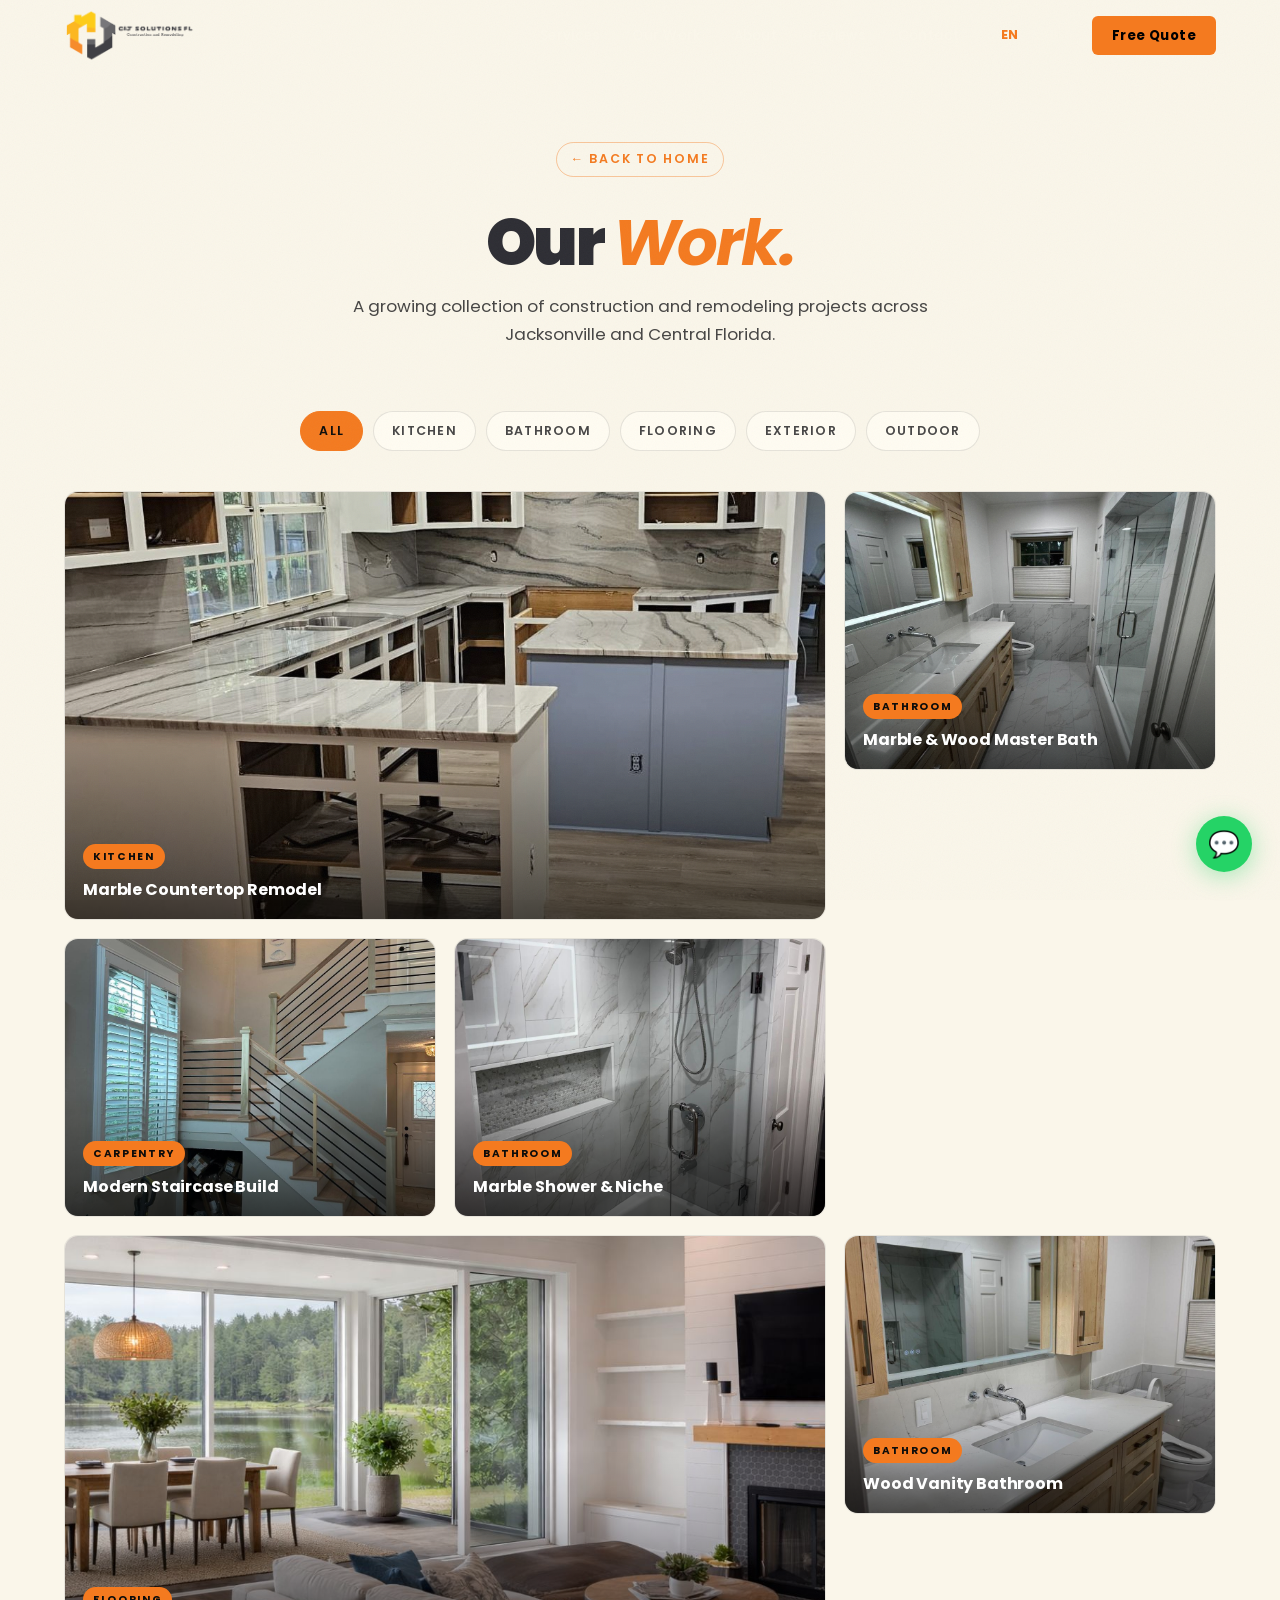
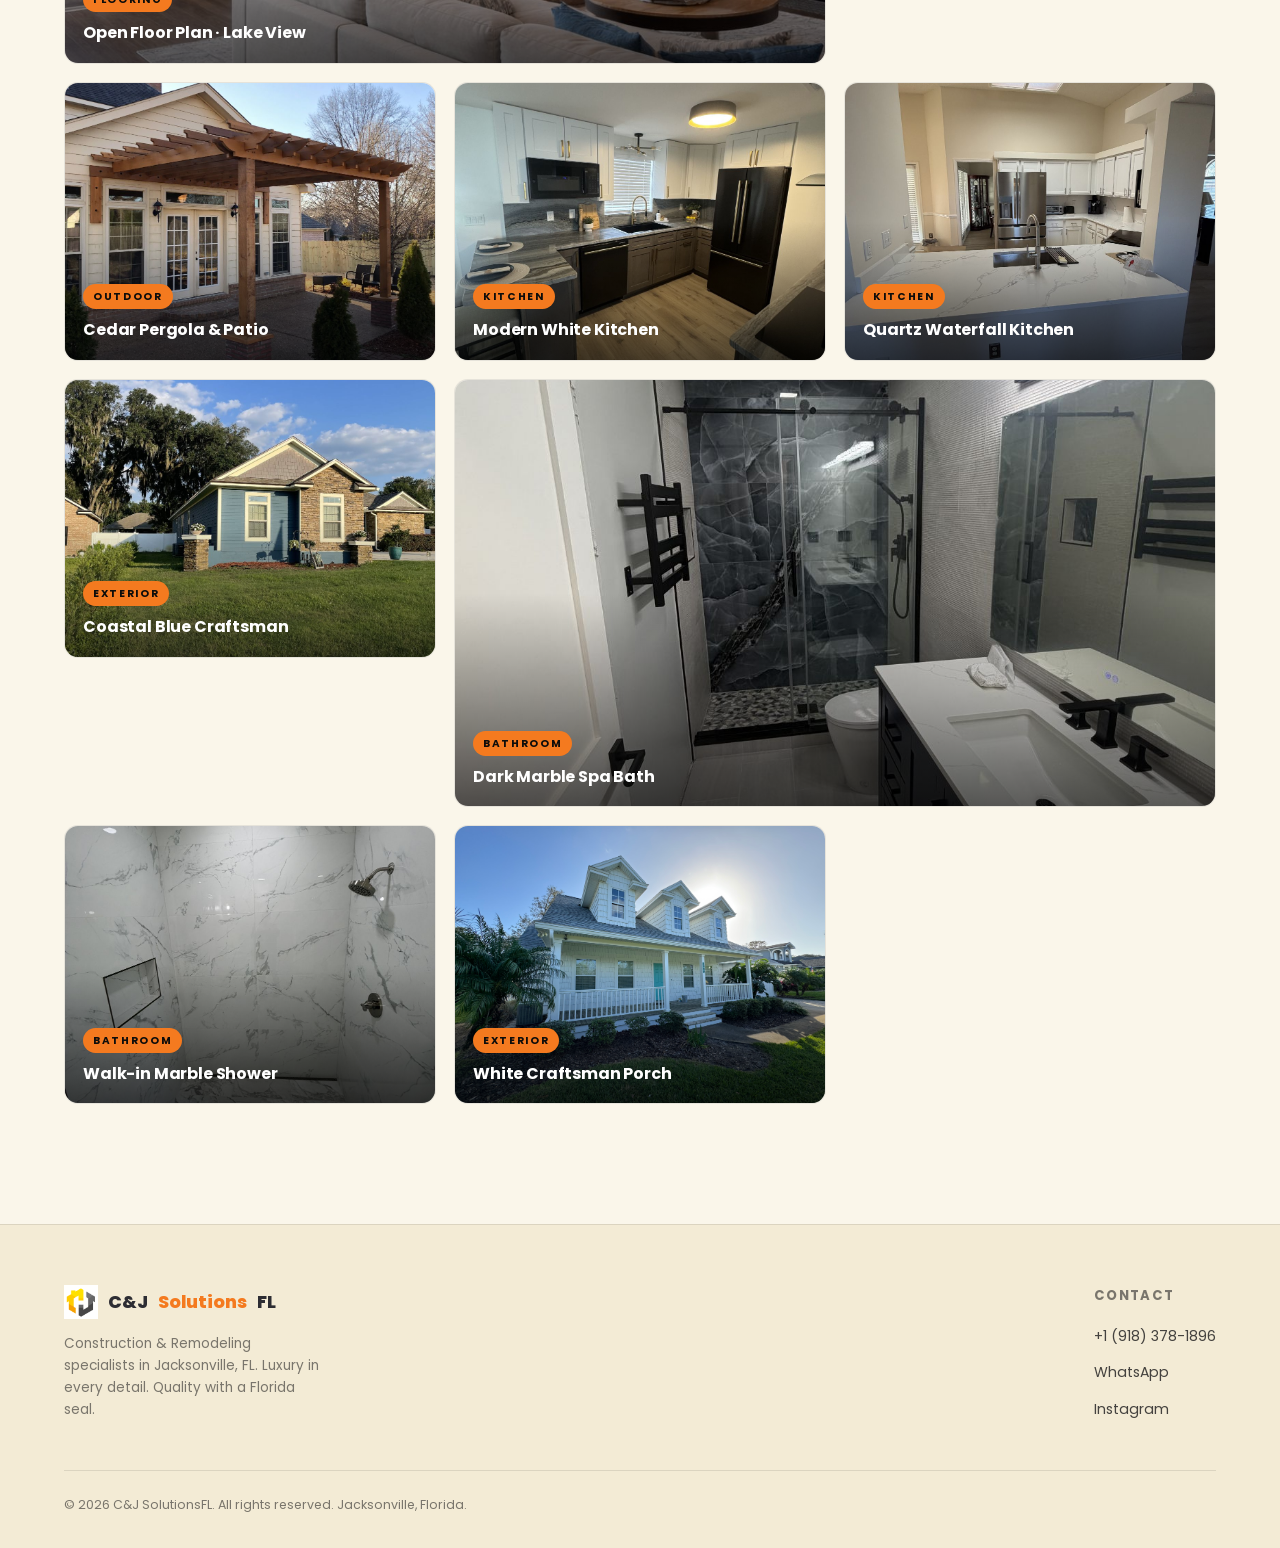
==== gallery.html @ bddad342 "Promote Modelo 1.1 to root: serve as main site instead of design selector" ====
<!DOCTYPE html>
<html lang="en">
<head>
  <meta charset="UTF-8" />
  <meta name="viewport" content="width=device-width, initial-scale=1.0" />
  <title>Gallery · C&amp;J SolutionsFL — Our Work</title>
  <meta name="description" content="Browse our gallery of construction and remodeling projects in Jacksonville, FL." />
  <link rel="preconnect" href="https://fonts.googleapis.com" />
  <link rel="preconnect" href="https://fonts.gstatic.com" crossorigin />
  <link href="https://fonts.googleapis.com/css2?family=Poppins:ital,wght@0,300;0,400;0,500;0,600;0,700;0,800;0,900;1,400;1,500;1,600;1,700&display=swap" rel="stylesheet" />
  <link rel="icon" type="image/png" href="/assets/img/logo-icon.png" />
  <link rel="stylesheet" href="css/styles.css?v=m1.1-mobilelogo" />
  <style>
    /* Gallery-specific page styles */
    body { background: var(--bg); }
    .gallery-head {
      padding: calc(var(--nav-h) + 70px) 5vw 50px;
      text-align: center;
      max-width: 1200px;
      margin: 0 auto;
    }
    .gallery-back-link {
      display: inline-flex; align-items: center; gap: 6px;
      font-family: 'Poppins', sans-serif;
      font-size: 0.78rem; font-weight: 600;
      letter-spacing: 0.14em; text-transform: uppercase;
      color: var(--orange);
      margin-bottom: 32px;
      padding: 6px 14px;
      border: 1px solid var(--line-o);
      border-radius: 100px;
      transition: background 0.25s, color 0.25s;
    }
    .gallery-back-link:hover {
      background: var(--orange);
      color: #0E0D0B;
    }
    .gallery-title {
      font-family: 'Poppins', sans-serif;
      font-size: clamp(2.4rem, 6vw, 4rem);
      font-weight: 900;
      letter-spacing: -0.035em;
      line-height: 1.05;
      color: var(--white);
      margin-bottom: 16px;
    }
    .gallery-title .accent {
      color: var(--orange);
      font-style: italic;
      font-weight: 700;
    }
    .gallery-sub {
      font-size: 1.05rem;
      color: var(--white-70);
      max-width: 580px;
      margin: 0 auto 12px;
      line-height: 1.7;
    }

    /* Filter chips (categories) */
    .gallery-filters {
      display: flex; flex-wrap: wrap;
      gap: 10px;
      justify-content: center;
      padding: 0 5vw 40px;
      max-width: 1200px;
      margin: 0 auto;
    }
    .gf-chip {
      font-family: 'Poppins', sans-serif;
      font-size: 0.78rem; font-weight: 600;
      letter-spacing: 0.1em; text-transform: uppercase;
      color: var(--white-70);
      padding: 9px 18px;
      border: 1px solid var(--line);
      border-radius: 100px;
      background: var(--bg-card);
      cursor: pointer;
      transition: all 0.25s;
    }
    .gf-chip:hover {
      border-color: var(--line-o);
      color: var(--white);
    }
    .gf-chip.active {
      background: var(--orange);
      color: #0E0D0B;
      border-color: var(--orange);
    }

    /* Masonry-ish grid */
    .gallery-grid {
      max-width: 1400px;
      margin: 0 auto;
      padding: 0 5vw 120px;
      display: grid;
      grid-template-columns: repeat(auto-fill, minmax(280px, 1fr));
      gap: 18px;
    }
    .g-item {
      position: relative;
      border-radius: 14px;
      overflow: hidden;
      background: var(--bg-card);
      border: 1px solid var(--line);
      aspect-ratio: 4/3;
      cursor: pointer;
      transition: transform 0.4s var(--ease-out), box-shadow 0.4s, border-color 0.4s;
    }
    .g-item:hover {
      transform: translateY(-4px);
      box-shadow: 0 20px 44px rgba(45,45,51,0.10);
      border-color: var(--line-o);
    }
    .g-item img {
      width: 100%; height: 100%;
      object-fit: cover;
      transition: transform 0.6s var(--ease-out);
    }
    .g-item:hover img { transform: scale(1.06); }
    .g-item .g-overlay {
      position: absolute; inset: 0;
      background: linear-gradient(180deg, transparent 50%, rgba(0,0,0,0.62) 100%);
      pointer-events: none;
    }
    .g-item .g-meta {
      position: absolute; left: 18px; right: 18px; bottom: 16px;
      color: #fff;
      z-index: 2;
    }
    .g-cat {
      display: inline-block;
      font-family: 'Poppins', sans-serif;
      font-size: 0.65rem; font-weight: 700;
      letter-spacing: 0.16em; text-transform: uppercase;
      background: var(--orange);
      color: #0E0D0B;
      padding: 4px 10px;
      border-radius: 100px;
      margin-bottom: 8px;
    }
    .g-title {
      font-family: 'Poppins', sans-serif;
      font-size: 1rem; font-weight: 700;
      letter-spacing: -0.01em;
      color: #fff;
    }

    /* Big landscape items spanning 2 cols */
    .g-item.wide {
      grid-column: span 2;
      aspect-ratio: 16/9;
    }
    .g-item.tall { aspect-ratio: 3/4; }

    /* Empty slot for future photos */
    .g-item.placeholder {
      display: flex; align-items: center; justify-content: center;
      background:
        radial-gradient(ellipse 80% 60% at 50% 100%, rgba(244,122,31,0.08) 0%, transparent 70%),
        linear-gradient(140deg, var(--bg-card) 0%, var(--bg-2) 100%);
      border: 1px dashed var(--line-o);
    }
    .g-item.placeholder::before {
      content: '+';
      font-family: 'Poppins', sans-serif;
      font-size: 3rem;
      font-weight: 300;
      color: var(--orange);
      opacity: 0.5;
    }
    .g-item.placeholder:hover { transform: none; box-shadow: none; }

    /* Lightbox */
    .lb {
      position: fixed; inset: 0;
      background: rgba(14,13,11,0.95);
      backdrop-filter: blur(8px);
      z-index: 9000;
      display: none;
      align-items: center; justify-content: center;
      padding: 24px;
    }
    .lb.open { display: flex; }
    .lb img { max-width: 92vw; max-height: 88vh; border-radius: 8px; }
    .lb-close {
      position: fixed; top: 24px; right: 24px;
      width: 44px; height: 44px;
      background: var(--orange);
      color: #0E0D0B;
      border-radius: 50%;
      font-size: 1.6rem;
      display: flex; align-items: center; justify-content: center;
      cursor: pointer;
      font-weight: 700;
    }

    @media (max-width: 700px) {
      .g-item.wide { grid-column: span 1; aspect-ratio: 4/3; }
      .gallery-grid { gap: 12px; }
    }
  </style>
</head>
<body>

<div class="grain" aria-hidden="true"></div>

<a class="wa-float" href="https://wa.me/19183781896" target="_blank" rel="noopener" aria-label="WhatsApp C&J SolutionsFL">
  💬
</a>

<!-- NAV -->
<nav id="nav" role="navigation" aria-label="Main navigation">
  <a class="nav-logo nav-logo-img-only" href="index.html" aria-label="C&J SolutionsFL Home">
    <img src="/assets/img/logo-horiz.png" alt="C&J SolutionsFL — Construction and Remodeling" />
  </a>
  <ul class="nav-links" role="list">
    <li><a href="index.html#services" data-i18n="nav.services">Services</a></li>
    <li><a href="gallery.html" data-i18n="nav.work">Our Work</a></li>
    <li><a href="index.html#whyus" data-i18n="nav.about">About</a></li>
    <li><a href="index.html#testimonials" data-i18n="nav.reviews">Reviews</a></li>
    <li><a href="index.html#contact" data-i18n="nav.contact">Contact</a></li>
  </ul>
  <div class="lang-switch" role="group" aria-label="Language switcher">
    <button type="button" data-lang="en" class="active">EN</button>
    <span class="sep">/</span>
    <button type="button" data-lang="es">ES</button>
  </div>
  <a class="btn-nav" href="index.html#contact" data-i18n="nav.cta">Free Quote</a>
  <button class="nav-hamburger" aria-label="Open menu" aria-expanded="false">
    <span></span><span></span><span></span>
  </button>
</nav>

<nav class="nav-mobile" aria-label="Mobile navigation">
  <a href="index.html#services" data-i18n="nav.services">Services</a>
  <a href="gallery.html" data-i18n="nav.work">Our Work</a>
  <a href="index.html#whyus" data-i18n="nav.aboutLong">About Us</a>
  <a href="index.html#testimonials" data-i18n="nav.reviews">Reviews</a>
  <a href="index.html#contact" data-i18n="nav.contact">Contact</a>
  <a class="btn-mobile" href="index.html#contact" data-i18n="nav.ctaLong">Get a Free Quote →</a>
</nav>

<!-- HEADER -->
<header class="gallery-head">
  <a class="gallery-back-link" href="index.html" data-i18n="gallery.back">← Back to home</a>
  <h1 class="gallery-title">Our <span class="accent" data-i18n-keep>Work.</span></h1>
  <p class="gallery-sub" data-i18n="gallery.sub">A growing collection of construction and remodeling projects across Jacksonville and Central Florida.</p>
</header>

<!-- FILTERS (visual only for now) -->
<div class="gallery-filters">
  <button class="gf-chip active" data-filter="all">All</button>
  <button class="gf-chip" data-filter="kitchen">Kitchen</button>
  <button class="gf-chip" data-filter="bathroom">Bathroom</button>
  <button class="gf-chip" data-filter="flooring">Flooring</button>
  <button class="gf-chip" data-filter="exterior">Exterior</button>
  <button class="gf-chip" data-filter="outdoor">Outdoor</button>
</div>

<!-- GRID -->
<div class="gallery-grid">

  <div class="g-item wide" data-cat="kitchen" data-src="/assets/img/projects/1.jpg">
    <img src="/assets/img/projects/1.jpg" alt="Kitchen remodel — marble countertops and custom cabinetry" loading="lazy" />
    <div class="g-overlay"></div>
    <div class="g-meta">
      <span class="g-cat">Kitchen</span>
      <div class="g-title">Marble Countertop Remodel</div>
    </div>
  </div>

  <div class="g-item" data-cat="bathroom" data-src="/assets/img/projects/2.jpg">
    <img src="/assets/img/projects/2.jpg" alt="Bathroom remodel with lit mirror and marble shower" loading="lazy" />
    <div class="g-overlay"></div>
    <div class="g-meta">
      <span class="g-cat">Bathroom</span>
      <div class="g-title">Marble &amp; Wood Master Bath</div>
    </div>
  </div>

  <div class="g-item" data-cat="carpentry" data-src="/assets/img/projects/3.jpg">
    <img src="/assets/img/projects/3.jpg" alt="Custom staircase with modern handrails" loading="lazy" />
    <div class="g-overlay"></div>
    <div class="g-meta">
      <span class="g-cat">Carpentry</span>
      <div class="g-title">Modern Staircase Build</div>
    </div>
  </div>

  <div class="g-item" data-cat="bathroom" data-src="/assets/img/projects/4.jpg">
    <img src="/assets/img/projects/4.jpg" alt="Marble shower with built-in niche" loading="lazy" />
    <div class="g-overlay"></div>
    <div class="g-meta">
      <span class="g-cat">Bathroom</span>
      <div class="g-title">Marble Shower &amp; Niche</div>
    </div>
  </div>

  <div class="g-item wide" data-cat="flooring" data-src="/assets/img/projects/5.jpg">
    <img src="/assets/img/projects/5.jpg" alt="Open floor plan with lake view" loading="lazy" />
    <div class="g-overlay"></div>
    <div class="g-meta">
      <span class="g-cat">Flooring</span>
      <div class="g-title">Open Floor Plan · Lake View</div>
    </div>
  </div>

  <div class="g-item" data-cat="bathroom" data-src="/assets/img/projects/6.jpg">
    <img src="/assets/img/projects/6.jpg" alt="Bathroom vanity with maple cabinets and quartz countertop" loading="lazy" />
    <div class="g-overlay"></div>
    <div class="g-meta">
      <span class="g-cat">Bathroom</span>
      <div class="g-title">Wood Vanity Bathroom</div>
    </div>
  </div>

  <div class="g-item" data-cat="outdoor" data-src="/assets/img/projects/7.jpg">
    <img src="/assets/img/projects/7.jpg" alt="Outdoor pergola and patio" loading="lazy" />
    <div class="g-overlay"></div>
    <div class="g-meta">
      <span class="g-cat">Outdoor</span>
      <div class="g-title">Cedar Pergola &amp; Patio</div>
    </div>
  </div>

  <div class="g-item" data-cat="kitchen" data-src="/assets/img/projects/8.jpg">
    <img src="/assets/img/projects/8.jpg" alt="Modern kitchen with white cabinets and stone countertops" loading="lazy" />
    <div class="g-overlay"></div>
    <div class="g-meta">
      <span class="g-cat">Kitchen</span>
      <div class="g-title">Modern White Kitchen</div>
    </div>
  </div>

  <div class="g-item" data-cat="kitchen" data-src="/assets/img/projects/9.jpg">
    <img src="/assets/img/projects/9.jpg" alt="Kitchen with vaulted ceiling and quartz waterfall" loading="lazy" />
    <div class="g-overlay"></div>
    <div class="g-meta">
      <span class="g-cat">Kitchen</span>
      <div class="g-title">Quartz Waterfall Kitchen</div>
    </div>
  </div>

  <div class="g-item" data-cat="exterior" data-src="/assets/img/projects/10.jpg">
    <img src="/assets/img/projects/10.jpg" alt="Exterior blue craftsman home with stone accent" loading="lazy" />
    <div class="g-overlay"></div>
    <div class="g-meta">
      <span class="g-cat">Exterior</span>
      <div class="g-title">Coastal Blue Craftsman</div>
    </div>
  </div>

  <div class="g-item wide" data-cat="bathroom" data-src="/assets/img/projects/11.jpg">
    <img src="/assets/img/projects/11.jpg" alt="Dark marble shower with vanity and modern fixtures" loading="lazy" />
    <div class="g-overlay"></div>
    <div class="g-meta">
      <span class="g-cat">Bathroom</span>
      <div class="g-title">Dark Marble Spa Bath</div>
    </div>
  </div>

  <div class="g-item" data-cat="bathroom" data-src="/assets/img/projects/12.jpg">
    <img src="/assets/img/projects/12.jpg" alt="Walk-in marble shower with niche" loading="lazy" />
    <div class="g-overlay"></div>
    <div class="g-meta">
      <span class="g-cat">Bathroom</span>
      <div class="g-title">Walk-in Marble Shower</div>
    </div>
  </div>

  <div class="g-item" data-cat="exterior" data-src="/assets/img/projects/exterior-house.jpg">
    <img src="/assets/img/projects/exterior-house.jpg" alt="Exterior craftsman home with porch" loading="lazy" />
    <div class="g-overlay"></div>
    <div class="g-meta">
      <span class="g-cat">Exterior</span>
      <div class="g-title">White Craftsman Porch</div>
    </div>
  </div>

</div>

<!-- Lightbox -->
<div class="lb" id="lightbox" role="dialog" aria-modal="true" aria-label="Project photo">
  <span class="lb-close" id="lb-close" aria-label="Close">✕</span>
  <img id="lb-img" src="" alt="" />
</div>

<!-- FOOTER -->
<footer id="footer" role="contentinfo">
  <div class="footer-top container">
    <div class="footer-brand">
      <div class="logo" aria-label="C&J SolutionsFL">
        <img src="/assets/img/logo-icon.png" alt="C&J Solutions" style="width:34px;height:34px;object-fit:contain;" />
        C&amp;J <span>Solutions</span>FL
      </div>
      <p data-i18n="footer.brand">Construction &amp; Remodeling specialists in Jacksonville, FL. Luxury in every detail. Quality with a Florida seal.</p>
    </div>
    <div class="footer-links">
      <h4 data-i18n="footer.col3">Contact</h4>
      <ul>
        <li><a href="tel:+19183781896">+1 (918) 378-1896</a></li>
        <li><a href="https://wa.me/19183781896">WhatsApp</a></li>
        <li><a href="https://www.instagram.com/cjsolutionsfl_/" target="_blank" rel="noopener">Instagram</a></li>
      </ul>
    </div>
  </div>
  <div class="footer-bottom container">
    <p data-i18n="footer.copyright">© 2026 C&amp;J SolutionsFL. All rights reserved. Jacksonville, Florida.</p>
  </div>
</footer>

<script defer src="js/i18n.js?v=m1.1-gallery"></script>
<script defer src="js/main.js?v=m1.1-gallery"></script>
<script defer>
  // Filter
  document.addEventListener("DOMContentLoaded", function () {
    var chips = document.querySelectorAll(".gf-chip");
    var items = document.querySelectorAll(".g-item:not(.placeholder)");
    chips.forEach(function (chip) {
      chip.addEventListener("click", function () {
        chips.forEach(function (c) { c.classList.remove("active"); });
        chip.classList.add("active");
        var f = chip.getAttribute("data-filter");
        items.forEach(function (it) {
          it.style.display = (f === "all" || it.getAttribute("data-cat") === f) ? "" : "none";
        });
      });
    });

    // Lightbox
    var lb = document.getElementById("lightbox");
    var lbImg = document.getElementById("lb-img");
    var lbClose = document.getElementById("lb-close");
    document.querySelectorAll(".g-item[data-src]").forEach(function (el) {
      el.addEventListener("click", function () {
        lbImg.src = el.getAttribute("data-src");
        lb.classList.add("open");
      });
    });
    function close() { lb.classList.remove("open"); lbImg.src = ""; }
    lbClose.addEventListener("click", close);
    lb.addEventListener("click", function (e) { if (e.target === lb) close(); });
    document.addEventListener("keydown", function (e) { if (e.key === "Escape") close(); });
  });
</script>

</body>
</html>
---- css/styles.css ----
/* ============================================================
   C&J SOLUTIONSFL — PREMIUM CONSTRUCTION WEBSITE
   Archetype: Dark Bold Construction | Orange #F5921E
   ============================================================ */

/* IMPORTS */
@import url('https://fonts.googleapis.com/css2?family=Outfit:wght@300;400;500;600;700;800;900&family=Inter:wght@300;400;500;600&display=swap');

/* ─── TOKENS (LIGHT THEME) ──────────────────────────────── */
:root {
  --bg:          #FAF6EA;
  --bg-2:        #F3EBD5;
  --bg-3:        #E5D8B8;
  --bg-card:     #FFFCF2;
  --orange:      #F47A1F;
  --orange-2:    #D9650E;
  --orange-glow: rgba(244,122,31,0.22);
  --orange-soft: rgba(244,122,31,0.10);
  --charcoal:    #2D2D33;
  --charcoal-2:  #3A3A42;
  --ink:         var(--charcoal);
  --white:       var(--charcoal);
  --white-70:    rgba(10,10,12,0.75);
  --white-40:    rgba(10,10,12,0.52);
  --white-15:    rgba(10,10,12,0.18);
  --line:        rgba(10,10,12,0.10);
  --line-o:      rgba(244,122,31,0.40);
  --ease-out:    cubic-bezier(0.16, 1, 0.3, 1);
  --ease-in-out: cubic-bezier(0.45, 0, 0.55, 1);
  --nav-h:       72px;
}

/* ─── RESET ──────────────────────────────────────────────── */
*, *::before, *::after { box-sizing: border-box; margin: 0; padding: 0; }
html { font-size: 16px; scroll-behavior: smooth; }
body {
  background: var(--bg);
  color: var(--white);
  font-family: 'Poppins', system-ui, sans-serif;
  font-size: 1rem;
  line-height: 1.65;
  overflow-x: hidden;
  -webkit-font-smoothing: antialiased;
}
img { display: block; width: 100%; height: auto; }
a { color: inherit; text-decoration: none; }
ul { list-style: none; }
button { cursor: pointer; font: inherit; border: none; background: none; }

/* ─── SPLASH ─────────────────────────────────────────────── */
#splash {
  position: fixed; inset: 0; z-index: 9999;
  background: #0E0D0B;
  display: flex; flex-direction: column;
  align-items: center; justify-content: center;
  gap: 28px;
  animation: splashFadeOut 0.6s var(--ease-out) 3s forwards;
}
#splash .splash-logo {
  display: flex; align-items: center; gap: 12px;
  opacity: 0; animation: splashIn 0.6s var(--ease-out) 0.3s forwards;
}
#splash .splash-logo img { width: 64px; height: 64px; }
#splash .splash-fulllogo {
  width: 360px; max-width: 78vw; height: auto;
  opacity: 0;
  animation: splashIn 0.8s var(--ease-out) 0.3s forwards;
  filter: drop-shadow(0 14px 40px rgba(244,122,31,0.25));
}
#splash .splash-name {
  font-family: 'Poppins', sans-serif;
  font-weight: 800; font-size: 1.5rem; letter-spacing: -0.02em;
  color: var(--white);
}
#splash .splash-name span { color: var(--orange); }
#splash .splash-bar {
  width: 200px; height: 2px;
  background: var(--line);
  border-radius: 2px;
  overflow: hidden;
  opacity: 0; animation: splashIn 0.4s var(--ease-out) 0.8s forwards;
}
#splash .splash-fill {
  height: 100%; width: 0%;
  background: var(--orange);
  border-radius: 2px;
  animation: barFill 2.2s var(--ease-out) 1s forwards;
}
@keyframes splashIn { to { opacity: 1; } }
@keyframes barFill { to { width: 100%; } }
@keyframes splashFadeOut {
  to { opacity: 0; pointer-events: none; visibility: hidden; }
}

/* ─── GRAIN OVERLAY ─────────────────────────────────────── */
.grain {
  position: fixed; inset: 0; z-index: 1; pointer-events: none;
  opacity: 0.04;
  background-image: url("data:image/svg+xml,%3Csvg viewBox='0 0 256 256' xmlns='http://www.w3.org/2000/svg'%3E%3Cfilter id='noise'%3E%3CfeTurbulence type='fractalNoise' baseFrequency='0.9' numOctaves='4' stitchTiles='stitch'/%3E%3C/filter%3E%3Crect width='100%25' height='100%25' filter='url(%23noise)'/%3E%3C/svg%3E");
  background-size: 256px 256px;
}

/* ─── CUSTOM CURSOR ──────────────────────────────────────── */
.cursor {
  position: fixed; z-index: 9000;
  pointer-events: none;
  opacity: 0; transition: opacity 0.3s;
}
.cursor.is-ready { opacity: 1; }
.cursor-dot {
  width: 8px; height: 8px;
  background: var(--orange);
  border-radius: 50%;
  transform: translate(-50%, -50%);
}
.cursor-ring {
  width: 36px; height: 36px;
  border: 1.5px solid rgba(244,122,31,0.5);
  border-radius: 50%;
  transform: translate(-50%, -50%);
  transition: width 0.3s, height 0.3s, background 0.3s, border-color 0.3s;
}
.cursor-ring.is-hovering {
  width: 52px; height: 52px;
  background: var(--orange-soft);
  border-color: var(--orange);
}

/* ─── NAV ────────────────────────────────────────────────── */
#nav {
  position: fixed; top: 0; left: 0; right: 0; z-index: 1000;
  height: var(--nav-h);
  display: flex; align-items: center;
  padding: 0 5vw;
  transition: background 0.4s, backdrop-filter 0.4s, border-color 0.4s;
  border-bottom: 1px solid transparent;
}
#nav.scrolled {
  background: rgba(250,246,234,0.85);
  backdrop-filter: blur(20px) saturate(180%);
  -webkit-backdrop-filter: blur(20px) saturate(180%);
  border-color: var(--line);
}
.nav-logo {
  display: flex; align-items: center; gap: 10px;
  font-family: 'Poppins', sans-serif;
  font-weight: 800; font-size: 1.1rem; letter-spacing: -0.02em;
  flex: none;
}
.nav-logo img { width: 36px; height: 36px; }
.nav-logo span { color: var(--orange); }

/* Image-only nav logo (transparent horizontal lockup) */
.nav-logo-img-only {
  padding: 0;
  background: transparent;
  transition: transform 0.25s var(--ease-out), opacity 0.25s;
}
.nav-logo-img-only:hover {
  transform: translateY(-1px);
  opacity: 0.85;
}
.nav-logo-img-only img {
  width: auto !important;
  height: 60px !important;
  display: block;
  object-fit: contain;
}
@media (max-width: 600px) {
  .nav-logo-img-only img { height: 60px !important; width: auto !important; }
}
.nav-links {
  display: flex; align-items: center; gap: 2rem;
  margin-left: auto; margin-right: 2rem;
}
.nav-links a {
  font-size: 0.85rem; font-weight: 500;
  color: var(--white-70);
  letter-spacing: 0.02em;
  transition: color 0.2s;
  position: relative;
}
.nav-links a::after {
  content: ''; position: absolute; bottom: -4px; left: 0;
  width: 0; height: 1px; background: var(--orange);
  transition: width 0.3s var(--ease-out);
}
.nav-links a:hover { color: var(--white); }
.nav-links a:hover::after { width: 100%; }
.btn-nav {
  padding: 9px 20px;
  background: var(--orange);
  color: #000;
  font-size: 0.82rem; font-weight: 700;
  border-radius: 6px;
  letter-spacing: 0.03em;
  transition: background 0.2s, color 0.2s, transform 0.2s;
  white-space: nowrap;
  flex: none;
}
.btn-nav:hover { background: var(--charcoal); color: #fff; transform: translateY(-1px); }

/* Language switcher */
.lang-switch {
  display: flex; align-items: center;
  gap: 2px;
  margin-right: 1.1rem;
  font-family: 'Poppins', sans-serif;
  font-size: 0.78rem;
  font-weight: 700;
  letter-spacing: 0.06em;
}
.lang-switch button {
  padding: 5px 9px;
  border-radius: 6px;
  color: rgba(10,10,12,0.45);
  cursor: pointer;
  transition: color 0.2s, background 0.2s;
  font-family: inherit; font-size: inherit; font-weight: inherit;
}
.lang-switch button.active { color: var(--orange); }
.lang-switch button:hover { color: var(--white); background: var(--orange-soft); }
.lang-switch .sep {
  color: rgba(10,10,12,0.20);
  padding: 0 2px;
}
.lang-switch-mobile {
  margin: 1rem 0 0;
  font-size: 1.1rem;
}
.lang-switch-mobile button {
  padding: 8px 14px;
}
.nav-hamburger {
  display: none; flex-direction: column; gap: 5px;
  margin-left: auto; padding: 6px;
}
.nav-hamburger span {
  display: block; width: 24px; height: 2px;
  background: var(--white);
  transition: transform 0.3s, opacity 0.3s;
}
.nav-hamburger.open span:nth-child(1) { transform: translateY(7px) rotate(45deg); }
.nav-hamburger.open span:nth-child(2) { opacity: 0; }
.nav-hamburger.open span:nth-child(3) { transform: translateY(-7px) rotate(-45deg); }
.nav-mobile {
  display: none;
  position: fixed; inset: var(--nav-h) 0 0;
  background: rgba(250,246,234,0.97);
  backdrop-filter: blur(20px);
  z-index: 999;
  flex-direction: column; align-items: center; justify-content: center;
  gap: 2rem;
}
.nav-mobile.open { display: flex; }
.nav-mobile a {
  font-family: 'Poppins', sans-serif;
  font-size: 2rem; font-weight: 700;
  color: var(--white-70);
  transition: color 0.2s;
}
.nav-mobile a:hover { color: var(--orange); }
.nav-mobile .btn-mobile {
  padding: 14px 36px;
  background: var(--orange);
  color: #000;
  font-family: 'Poppins', sans-serif;
  font-size: 1.1rem; font-weight: 800;
  border-radius: 8px;
  margin-top: 1rem;
}

/* ─── HERO ───────────────────────────────────────────────── */
#hero {
  position: relative;
  min-height: 100svh;
  display: flex; flex-direction: column;
  align-items: center; justify-content: center;
  padding: calc(var(--nav-h) + 60px) 5vw 80px;
  overflow: hidden;
  text-align: center;
}
.hero-bg {
  position: absolute; inset: 0; z-index: 0;
}
.hero-mesh {
  position: absolute; inset: 0;
  background:
    radial-gradient(ellipse 70% 60% at 15% 30%, rgba(244,122,31,0.22) 0%, transparent 60%),
    radial-gradient(ellipse 50% 40% at 85% 70%, rgba(244,122,31,0.12) 0%, transparent 60%),
    radial-gradient(ellipse 80% 80% at 50% 120%, rgba(244,122,31,0.08) 0%, transparent 60%);
  animation: meshPulse 8s ease-in-out infinite;
}
@keyframes meshPulse {
  0%, 100% { opacity: 1; }
  50% { opacity: 0.7; }
}
.hero-grid-lines { display: none; }
.hero-inner {
  position: relative; z-index: 2;
  max-width: 900px;
}
.hero-kicker {
  display: inline-flex; align-items: center; gap: 8px;
  font-size: 0.78rem; font-weight: 600; letter-spacing: 0.12em;
  color: var(--orange);
  text-transform: uppercase;
  margin-bottom: 24px;
  padding: 6px 14px;
  border: 1px solid var(--line-o);
  border-radius: 100px;
}
.hero-kicker::before {
  content: '';
  display: block; width: 6px; height: 6px;
  background: var(--orange);
  border-radius: 50%;
  animation: blink 2s ease-in-out infinite;
}
@keyframes blink { 0%,100%{opacity:1;} 50%{opacity:0.3;} }
.hero-title {
  font-family: 'Poppins', sans-serif;
  font-size: clamp(2.8rem, 7vw, 5.5rem);
  font-weight: 900;
  line-height: 1.05;
  letter-spacing: -0.04em;
  color: var(--white);
  margin-bottom: 24px;
}
.hero-title .accent {
  color: var(--orange);
  font-family: 'Poppins', sans-serif;
  font-style: italic;
  font-weight: 700;
  font-variation-settings: "opsz" 144;
  letter-spacing: -0.03em;
}
.hero-title .line2 {
  display: block;
  -webkit-text-stroke: 1px rgba(10,10,12,0.55);
  color: transparent;
}
.hero-sub {
  font-size: clamp(1rem, 2vw, 1.2rem);
  color: var(--white-70);
  max-width: 560px;
  margin: 0 auto 40px;
  line-height: 1.6;
}
.hero-actions {
  display: flex; gap: 14px;
  justify-content: center; flex-wrap: wrap;
  margin-bottom: 64px;
}
.btn-primary {
  display: inline-flex; align-items: center; gap: 8px;
  padding: 15px 32px;
  background: var(--orange);
  color: #000;
  font-family: 'Poppins', sans-serif;
  font-size: 0.95rem; font-weight: 800;
  border-radius: 8px;
  letter-spacing: 0.01em;
  transition: background 0.25s, color 0.25s, transform 0.25s, box-shadow 0.25s;
  box-shadow: 0 8px 28px rgba(244,122,31,0.32);
}
.btn-primary:hover {
  background: var(--charcoal);
  color: #fff;
  transform: translateY(-3px);
  box-shadow: 0 12px 36px rgba(10,10,12,0.28);
}
.btn-ghost {
  display: inline-flex; align-items: center; gap: 8px;
  padding: 14px 28px;
  border: 1.5px solid var(--line-o);
  color: var(--white-70);
  font-family: 'Poppins', sans-serif;
  font-size: 0.95rem; font-weight: 600;
  border-radius: 8px;
  transition: border-color 0.25s, color 0.25s, background 0.25s;
}
.btn-ghost:hover {
  border-color: var(--orange);
  color: var(--orange);
  background: var(--orange-soft);
}
.hero-stats {
  display: flex; gap: 2px;
  justify-content: center; flex-wrap: wrap;
}
.hero-stat {
  display: flex; flex-direction: column;
  align-items: center;
  padding: 20px 32px;
  background: var(--bg-3);
  border: 1px solid var(--line);
  min-width: 140px;
}
.hero-stat:first-child { border-radius: 12px 0 0 12px; }
.hero-stat:last-child { border-radius: 0 12px 12px 0; }
.hero-stat .num {
  font-family: 'Poppins', sans-serif;
  font-size: 2.2rem; font-weight: 900;
  color: var(--orange);
  letter-spacing: -0.04em;
  line-height: 1;
}
.hero-stat .label {
  font-size: 0.75rem; font-weight: 500;
  color: var(--white-40);
  letter-spacing: 0.06em;
  text-transform: uppercase;
  margin-top: 4px;
}
/* ─── SCROLL INDICATOR ───────────────────────────────────── */
.scroll-down {
  position: absolute; bottom: 32px; left: 50%;
  transform: translateX(-50%);
  z-index: 2;
  display: flex; flex-direction: column;
  align-items: center; gap: 8px;
  color: var(--white-40);
  font-size: 0.72rem; letter-spacing: 0.1em;
  text-transform: uppercase;
}
.scroll-down .arrow {
  width: 28px; height: 28px;
  border: 1px solid var(--line-o);
  border-radius: 50%;
  display: flex; align-items: center; justify-content: center;
  animation: scrollBounce 2s ease-in-out infinite;
}
@keyframes scrollBounce { 0%,100%{transform:translateY(0);} 50%{transform:translateY(6px);} }

/* ─── MARQUEE ────────────────────────────────────────────── */
.marquee-section {
  padding: 18px 0;
  border-top: 1px solid var(--line);
  border-bottom: 1px solid var(--line);
  overflow: hidden;
  background: var(--bg-2);
}
.marquee-track {
  display: flex; gap: 0;
  width: max-content;
  animation: marqueeScroll 30s linear infinite;
}
.marquee-section:hover .marquee-track { animation-play-state: paused; }
@keyframes marqueeScroll { from { transform: translateX(0); } to { transform: translateX(-50%); } }
.marquee-item {
  display: flex; align-items: center; gap: 16px;
  padding: 0 32px;
  font-family: 'Poppins', sans-serif;
  font-size: 0.82rem; font-weight: 700;
  letter-spacing: 0.08em; text-transform: uppercase;
  color: var(--white-40);
  white-space: nowrap;
}
.marquee-item .dot {
  width: 5px; height: 5px;
  background: var(--orange);
  border-radius: 50%;
  flex-shrink: 0;
}

/* ─── SECTION COMMONS ────────────────────────────────────── */
section { padding: 100px 5vw; }
.section-label {
  font-size: 0.75rem; font-weight: 600;
  letter-spacing: 0.12em; text-transform: uppercase;
  color: var(--orange);
  margin-bottom: 16px;
}
.section-title {
  font-family: 'Poppins', sans-serif;
  font-size: clamp(2rem, 4.5vw, 3.4rem);
  font-weight: 900;
  letter-spacing: -0.04em;
  line-height: 1.08;
  color: var(--white);
}
.section-title .accent {
  color: var(--orange);
  font-family: 'Poppins', sans-serif;
  font-style: italic;
  font-weight: 700;
  font-variation-settings: "opsz" 144;
  letter-spacing: -0.03em;
}
.section-sub {
  font-size: 1.05rem;
  color: var(--white-70);
  max-width: 560px;
  line-height: 1.65;
  margin-top: 16px;
}
.container { max-width: 1200px; margin: 0 auto; }

/* ─── SERVICES ───────────────────────────────────────────── */
#services { background: var(--bg-2); }
.services-header {
  display: flex; justify-content: space-between;
  align-items: flex-end; gap: 2rem;
  margin-bottom: 56px; flex-wrap: wrap;
}
.services-grid {
  display: grid;
  grid-template-columns: repeat(auto-fill, minmax(260px, 1fr));
  gap: 2px;
}
@media (min-width: 1100px) {
  .services-grid { grid-template-columns: repeat(4, 1fr); }
}
.service-card {
  position: relative;
  background: var(--bg-card);
  padding: 36px 32px;
  border: 1px solid var(--line);
  cursor: default;
  overflow: hidden;
  transition: border-color 0.35s, background 0.35s;
}
.service-card::before {
  content: '';
  position: absolute; top: 0; left: 0;
  width: 100%; height: 2px;
  background: var(--orange);
  transform: scaleX(0);
  transform-origin: left;
  transition: transform 0.35s var(--ease-out);
}
.service-card::after {
  content: '';
  position: absolute; inset: 0;
  background: radial-gradient(ellipse 80% 80% at 50% 100%, var(--orange-soft) 0%, transparent 70%);
  opacity: 0;
  transition: opacity 0.35s;
}
.service-card:hover {
  border-color: var(--line-o);
  background: var(--bg-3);
}
.service-card:hover::before { transform: scaleX(1); }
.service-card:hover::after { opacity: 1; }
.service-card:hover .service-icon { color: var(--orange); transform: scale(1.1); }
.service-icon {
  width: 52px;
  height: 52px;
  color: var(--orange);
  margin-bottom: 18px;
  display: flex;
  align-items: center;
  justify-content: center;
  transition: color 0.3s, transform 0.3s;
  position: relative; z-index: 1;
}
.service-icon svg { width: 100%; height: 100%; display: block; }
.service-card:hover .service-icon { color: var(--orange); transform: scale(1.1); }
.service-name {
  font-family: 'Poppins', sans-serif;
  font-size: 1.15rem; font-weight: 700;
  color: var(--white);
  margin-bottom: 10px;
  position: relative; z-index: 1;
}
.service-desc {
  font-size: 0.88rem;
  color: var(--white-40);
  line-height: 1.6;
  position: relative; z-index: 1;
}
.service-arrow {
  position: absolute; bottom: 24px; right: 24px;
  color: var(--white-15);
  font-size: 1.2rem;
  transition: color 0.3s, transform 0.3s;
  z-index: 1;
}
.service-card:hover .service-arrow {
  color: var(--orange);
  transform: translate(4px, -4px);
}

/* ─── WHY US ─────────────────────────────────────────────── */
#whyus {
  background: var(--charcoal);
  color: #fff;
  position: relative;
  overflow: hidden;
}
#whyus .container { position: relative; z-index: 2; }
#whyus::before {
  content: '';
  position: absolute;
  top: 0; right: 0;
  width: clamp(180px, 22vw, 320px);
  height: clamp(180px, 22vw, 320px);
  background: var(--orange);
  clip-path: polygon(100% 0, 100% 100%, 0 0);
  z-index: 1;
  pointer-events: none;
}
#whyus::after {
  content: '';
  position: absolute;
  bottom: 0; left: 0;
  width: clamp(140px, 16vw, 240px);
  height: clamp(140px, 16vw, 240px);
  background: var(--orange);
  opacity: 0.85;
  clip-path: polygon(0 0, 0 100%, 100% 100%);
  z-index: 1;
  pointer-events: none;
}
#whyus .section-title { color: #fff; }
#whyus .section-sub { color: rgba(255,255,255,0.78); }
#whyus .pillar { border-color: rgba(255,255,255,0.10); }
#whyus .pillar:first-child { border-top-color: rgba(255,255,255,0.10); }
#whyus .pillar-title { color: #fff; }
#whyus .pillar-text { color: rgba(255,255,255,0.62); }
#whyus .whyus-visual {
  background: rgba(255,255,255,0.04);
  border: 1px solid rgba(255,255,255,0.08);
}
#whyus .whyus-visual-placeholder {
  background: linear-gradient(135deg, rgba(255,255,255,0.04) 0%, rgba(244,122,31,0.18) 100%);
}
#whyus .whyus-visual-placeholder p { color: rgba(255,255,255,0.55); }
.whyus-wrap {
  display: grid;
  grid-template-columns: 1fr 1fr;
  gap: 80px;
  align-items: center;
}
.whyus-visual {
  position: relative;
  aspect-ratio: 4/5;
  border-radius: 12px;
  overflow: hidden;
  background: var(--bg-3);
}
.whyus-visual img {
  width: 100%; height: 100%;
  object-fit: cover;
}
.whyus-visual .whyus-photo {
  transition: transform 0.7s var(--ease-out);
}
.whyus-visual:hover .whyus-photo {
  transform: scale(1.04);
}
.whyus-visual-badge {
  position: absolute; bottom: 24px; right: 24px;
  background: var(--orange);
  color: #000;
  font-family: 'Poppins', sans-serif;
  font-weight: 900; font-size: 0.85rem;
  padding: 10px 18px;
  border-radius: 100px;
  letter-spacing: 0.04em;
}
.whyus-visual-placeholder {
  width: 100%; height: 100%;
  display: flex; flex-direction: column;
  align-items: center; justify-content: center;
  gap: 16px;
  background: linear-gradient(135deg, var(--bg-3) 0%, rgba(244,122,31,0.05) 100%);
}
.whyus-visual-placeholder .big-icon { font-size: 5rem; }
.whyus-visual-placeholder .big-logo {
  width: 110px; height: 110px;
  object-fit: contain;
  opacity: 0.92;
  filter: drop-shadow(0 4px 16px rgba(244,122,31,0.35));
}
.whyus-visual-placeholder p {
  font-size: 0.82rem; color: var(--white-40);
  text-align: center; max-width: 200px;
}
.pillars { display: flex; flex-direction: column; gap: 0; margin-top: 48px; }
.pillar {
  display: flex; gap: 20px;
  padding: 24px 0;
  border-bottom: 1px solid var(--line);
  position: relative;
}
.pillar:first-child { border-top: 1px solid var(--line); }
.pillar-num {
  font-family: 'Poppins', sans-serif;
  font-size: 0.75rem; font-weight: 800;
  color: var(--orange);
  letter-spacing: 0.1em;
  flex-shrink: 0; padding-top: 3px;
  min-width: 32px;
}
.pillar-content {}
.pillar-title {
  font-family: 'Poppins', sans-serif;
  font-size: 1.05rem; font-weight: 700;
  color: var(--white);
  margin-bottom: 6px;
}
.pillar-text { font-size: 0.88rem; color: var(--white-40); line-height: 1.65; }

/* ─── BEFORE/AFTER SHOWCASE ──────────────────────────────── */
#showcase { background: var(--bg-2); overflow: hidden; }
.showcase-header { margin-bottom: 48px; }
.showcase-scroll {
  display: flex; gap: 16px;
  overflow-x: auto;
  -webkit-overflow-scrolling: touch;
  scroll-snap-type: x mandatory;
  padding-bottom: 16px;
  cursor: grab;
}
.showcase-scroll:active { cursor: grabbing; }
.showcase-scroll::-webkit-scrollbar { height: 3px; }
.showcase-scroll::-webkit-scrollbar-track { background: var(--line); }
.showcase-scroll::-webkit-scrollbar-thumb { background: var(--orange); border-radius: 2px; }
.showcase-card {
  flex-shrink: 0;
  width: clamp(280px, 35vw, 420px);
  scroll-snap-align: start;
  border-radius: 14px;
  overflow: hidden;
  position: relative;
  background: var(--bg-card);
  border: 1px solid var(--line);
  transition: transform 0.4s var(--ease-out), box-shadow 0.4s, border-color 0.4s;
}
.showcase-card:hover {
  transform: translateY(-6px);
  box-shadow: 0 24px 50px rgba(45,45,51,0.10);
  border-color: var(--line-o);
}
.showcase-card .ba-wrap {
  position: relative;
  aspect-ratio: 4/3;
  overflow: hidden;
  background:
    radial-gradient(ellipse 80% 60% at 50% 100%, rgba(244,122,31,0.08) 0%, transparent 70%),
    linear-gradient(140deg, var(--bg-card) 0%, var(--bg-2) 100%);
}
.showcase-card .ba-wrap::after {
  content: '';
  position: absolute; inset: 0;
  background-image:
    linear-gradient(rgba(45,45,51,0.04) 1px, transparent 1px),
    linear-gradient(90deg, rgba(45,45,51,0.04) 1px, transparent 1px);
  background-size: 32px 32px;
  pointer-events: none;
}
/* Cards WITH a real project photo — show only the photo */
.showcase-card.has-photo .ba-wrap {
  background-size: cover;
  background-position: center;
  background-repeat: no-repeat;
  aspect-ratio: 5/6;
  transition: background-size 0.5s var(--ease-out);
}
.showcase-card.has-photo:hover .ba-wrap {
  background-size: 110%;
}
.showcase-card.has-photo .ba-wrap::after { display: none; }
.showcase-card.has-photo .proj-cat,
.showcase-card.has-photo .proj-num,
.showcase-card.has-photo .showcase-info {
  display: none;
}

/* "View Full Gallery" CTA below cards */
.showcase-cta-wrap {
  display: flex;
  justify-content: center;
  margin-top: 56px;
  padding: 0 5vw;
}
.btn-view-more {
  display: inline-flex;
  align-items: center; gap: 10px;
  padding: 16px 36px;
  background: var(--charcoal);
  color: #fff;
  font-family: 'Poppins', sans-serif;
  font-size: 0.85rem;
  font-weight: 700;
  letter-spacing: 0.16em;
  text-transform: uppercase;
  border-radius: 100px;
  transition: background 0.3s var(--ease-out), gap 0.3s, transform 0.3s, box-shadow 0.3s;
  box-shadow: 0 6px 22px rgba(45,45,51,0.18);
}
.btn-view-more:hover {
  background: var(--orange);
  color: #0E0D0B;
  gap: 16px;
  transform: translateY(-3px);
  box-shadow: 0 12px 32px rgba(244,122,31,0.30);
}
.proj-cat {
  position: absolute; top: 18px; left: 18px;
  font-family: 'Poppins', sans-serif;
  font-size: 0.68rem; font-weight: 700;
  letter-spacing: 0.14em; text-transform: uppercase;
  color: var(--orange);
  padding: 6px 12px;
  border: 1px solid var(--line-o);
  border-radius: 100px;
  background: rgba(244,122,31,0.08);
  z-index: 2;
  backdrop-filter: blur(8px);
}
.proj-num {
  position: absolute; bottom: -8px; right: 14px;
  font-family: 'Poppins', sans-serif;
  font-size: clamp(5rem, 9vw, 7rem);
  font-weight: 900;
  color: var(--charcoal);
  opacity: 0.14;
  letter-spacing: -0.06em;
  line-height: 0.85;
  z-index: 1;
  transition: opacity 0.4s, color 0.4s;
}
.showcase-card:hover .proj-num {
  color: var(--orange);
  opacity: 0.32;
}
.showcase-info {
  padding: 22px 24px 26px;
  border-top: 1px solid var(--line);
}
.showcase-info h3 {
  font-family: 'Poppins', sans-serif;
  font-size: 1.1rem; font-weight: 800;
  color: var(--white);
  margin-bottom: 8px;
  letter-spacing: -0.01em;
}
.showcase-info p { font-size: 0.85rem; color: var(--white-40); line-height: 1.55; }

/* ─── PROCESS ────────────────────────────────────────────── */
#process { background: var(--bg); }
.process-steps {
  display: grid;
  grid-template-columns: repeat(auto-fit, minmax(220px, 1fr));
  gap: 2px;
  margin-top: 56px;
}
.process-step {
  padding: 36px 28px;
  background: var(--bg-card);
  border: 1px solid var(--line);
  position: relative;
  overflow: hidden;
}
.process-step::after {
  content: '';
  position: absolute; bottom: 0; right: 0;
  width: 80px; height: 80px;
  border-radius: 80px 0 0 0;
  background: var(--orange-soft);
  transition: width 0.4s, height 0.4s;
}
.process-step:hover::after { width: 140px; height: 140px; }
.step-num {
  font-family: 'Poppins', sans-serif;
  font-size: 0.75rem; font-weight: 800;
  color: var(--orange); letter-spacing: 0.12em;
  margin-bottom: 20px;
}
.step-icon { font-size: 2rem; margin-bottom: 14px; }
.step-title {
  font-family: 'Poppins', sans-serif;
  font-size: 1.05rem; font-weight: 700;
  color: var(--white); margin-bottom: 10px;
}
.step-desc { font-size: 0.85rem; color: var(--white-40); line-height: 1.6; }

/* ─── TESTIMONIALS ───────────────────────────────────────── */
#testimonials { background: var(--bg-2); }
.testimonials-grid {
  display: grid;
  grid-template-columns: repeat(auto-fit, minmax(300px, 1fr));
  gap: 16px;
  margin-top: 48px;
}
.testimonial-card {
  background: var(--bg-card);
  border: 1px solid var(--line);
  border-radius: 12px;
  padding: 32px;
  position: relative;
  transition: border-color 0.3s;
}
.testimonial-card:hover { border-color: var(--line-o); }
.t-stars {
  color: var(--orange);
  font-size: 0.9rem;
  margin-bottom: 16px;
  letter-spacing: 2px;
}
.t-text {
  font-family: 'Poppins', sans-serif;
  font-size: 1.05rem;
  color: var(--white-70);
  line-height: 1.65;
  margin-bottom: 24px;
  font-style: italic;
  font-weight: 400;
  font-variation-settings: "opsz" 24;
}
.t-author {
  display: flex; align-items: center; gap: 12px;
}
.t-avatar {
  width: 46px; height: 46px;
  border-radius: 50%;
  background: linear-gradient(135deg, var(--orange) 0%, var(--orange-2) 100%);
  display: flex; align-items: center; justify-content: center;
  font-family: 'Poppins', sans-serif;
  font-size: 1.1rem;
  font-weight: 800;
  color: #fff;
  letter-spacing: 0;
  border: 2px solid rgba(255,255,255,0.4);
  flex-shrink: 0;
  box-shadow: 0 4px 14px rgba(244,122,31,0.28);
}
.t-name {
  font-family: 'Poppins', sans-serif;
  font-size: 0.9rem; font-weight: 700; color: var(--white);
}
.t-location { font-size: 0.78rem; color: var(--white-40); margin-top: 2px; }
.t-quote-icon {
  position: absolute; top: 18px; right: 24px;
  font-size: 5rem; line-height: 1;
  color: var(--orange);
  opacity: 0.18;
  font-family: 'Poppins', sans-serif;
  font-style: italic;
  font-weight: 700;
}

/* ─── CTA BANNER ─────────────────────────────────────────── */
#cta-banner {
  background: var(--orange);
  padding: 80px 5vw;
  text-align: center;
}
#cta-banner .banner-title {
  font-family: 'Poppins', sans-serif;
  font-size: clamp(2rem, 5vw, 3.5rem);
  font-weight: 900;
  color: #000;
  letter-spacing: -0.04em;
  line-height: 1.1;
  margin-bottom: 16px;
}
#cta-banner .banner-sub {
  font-size: 1.1rem;
  color: rgba(0,0,0,0.7);
  margin-bottom: 40px;
}
.btn-dark {
  display: inline-flex; align-items: center; gap: 10px;
  padding: 16px 36px;
  background: #000;
  color: #fff;
  font-family: 'Poppins', sans-serif;
  font-size: 1rem; font-weight: 800;
  border-radius: 8px;
  letter-spacing: 0.01em;
  transition: background 0.25s, transform 0.25s;
}
.btn-dark:hover { background: #111; transform: translateY(-3px); }

/* ─── CONTACT ────────────────────────────────────────────── */
#contact { background: var(--bg); }
.contact-wrap {
  display: grid;
  grid-template-columns: 1fr 1.4fr;
  gap: 80px;
  align-items: start;
}
.contact-info { }
.contact-items { margin-top: 36px; display: flex; flex-direction: column; gap: 20px; }
.contact-item {
  display: flex; gap: 16px;
  align-items: flex-start;
}
.c-icon {
  width: 44px; height: 44px;
  border-radius: 10px;
  background: var(--orange-soft);
  border: 1px solid var(--line-o);
  display: flex; align-items: center; justify-content: center;
  font-size: 1.2rem; flex-shrink: 0;
}
.c-label { font-size: 0.75rem; color: var(--white-40); letter-spacing: 0.06em; text-transform: uppercase; margin-bottom: 4px; }
.c-value { font-size: 0.95rem; font-weight: 600; color: var(--white); }
.c-value a { color: var(--orange); transition: opacity 0.2s; }
.c-value a:hover { opacity: 0.8; }
/* Form */
.contact-form { }
.form-row { display: grid; grid-template-columns: 1fr 1fr; gap: 14px; }
.form-group { margin-bottom: 14px; }
.form-group label {
  display: block;
  font-size: 0.78rem; font-weight: 600;
  color: var(--white-40); letter-spacing: 0.06em;
  text-transform: uppercase;
  margin-bottom: 8px;
}
.form-group input,
.form-group select,
.form-group textarea {
  width: 100%;
  background: var(--bg-3);
  border: 1px solid var(--line);
  color: var(--white);
  font-family: 'Poppins', sans-serif;
  font-size: 0.9rem;
  padding: 13px 16px;
  border-radius: 8px;
  outline: none;
  transition: border-color 0.25s, background 0.25s;
  -webkit-appearance: none;
}
.form-group input::placeholder,
.form-group textarea::placeholder { color: var(--white-40); }
.form-group input:focus,
.form-group select:focus,
.form-group textarea:focus {
  border-color: var(--orange);
  background: var(--bg-2);
}
.form-group select option { background: var(--bg-3); color: var(--white); }
.form-group textarea { min-height: 120px; resize: vertical; }
.form-submit {
  width: 100%;
  padding: 15px;
  background: var(--orange);
  color: #000;
  font-family: 'Poppins', sans-serif;
  font-size: 1rem; font-weight: 800;
  border-radius: 8px;
  transition: background 0.25s, color 0.25s, transform 0.25s;
  margin-top: 8px;
  letter-spacing: 0.02em;
}
.form-submit:hover { background: var(--charcoal); color: #fff; transform: translateY(-2px); }
.form-submit.sending { opacity: 0.7; cursor: not-allowed; }
.form-success {
  display: none;
  text-align: center;
  padding: 40px;
  background: var(--bg-3);
  border: 1px solid var(--line-o);
  border-radius: 12px;
}
.form-success .check { font-size: 3rem; margin-bottom: 16px; }
.form-success h3 {
  font-family: 'Poppins', sans-serif;
  font-size: 1.4rem; font-weight: 800;
  color: var(--orange); margin-bottom: 8px;
}
.form-success p { color: var(--white-70); font-size: 0.9rem; }

/* ─── FOOTER ─────────────────────────────────────────────── */
#footer {
  background: var(--bg-2);
  border-top: 1px solid var(--line);
  padding: 60px 5vw 32px;
}
.footer-top {
  display: flex; justify-content: space-between;
  align-items: flex-start; gap: 3rem; flex-wrap: wrap;
  margin-bottom: 48px;
}
.footer-brand .logo {
  display: flex; align-items: center; gap: 10px;
  font-family: 'Poppins', sans-serif;
  font-weight: 800; font-size: 1.1rem;
  margin-bottom: 14px;
}
.footer-brand .logo img { width: 32px; height: 32px; }
.footer-brand .logo span { color: var(--orange); }
.footer-brand p { font-size: 0.85rem; color: var(--white-40); max-width: 260px; line-height: 1.6; }
.footer-links h4 {
  font-family: 'Poppins', sans-serif;
  font-size: 0.82rem; font-weight: 700;
  letter-spacing: 0.1em; text-transform: uppercase;
  color: var(--white-40); margin-bottom: 16px;
}
.footer-links ul { display: flex; flex-direction: column; gap: 10px; }
.footer-links ul a {
  font-size: 0.88rem; color: var(--white-70);
  transition: color 0.2s;
}
.footer-links ul a:hover { color: var(--orange); }
.footer-bottom {
  border-top: 1px solid var(--line);
  padding-top: 24px;
  display: flex; justify-content: space-between;
  align-items: center; gap: 1rem; flex-wrap: wrap;
}
.footer-bottom p { font-size: 0.78rem; color: var(--white-40); }
.footer-socials { display: flex; gap: 12px; }
.social-btn {
  width: 36px; height: 36px;
  border-radius: 8px;
  border: 1px solid var(--line);
  display: flex; align-items: center; justify-content: center;
  font-size: 1rem;
  color: var(--white-40);
  transition: border-color 0.2s, color 0.2s, background 0.2s;
}
.social-btn:hover { border-color: var(--orange); color: var(--orange); background: var(--orange-soft); }

/* ─── REVEAL ANIMATIONS ──────────────────────────────────── */
.reveal {
  opacity: 0;
  transform: translateY(40px);
  transition: opacity 0.8s var(--ease-out), transform 0.8s var(--ease-out);
}
.reveal.is-visible {
  opacity: 1;
  transform: translateY(0);
}
.reveal[data-split] { opacity: 1; transform: none; }
.reveal[data-delay="1"] { transition-delay: 0.1s; }
.reveal[data-delay="2"] { transition-delay: 0.2s; }
.reveal[data-delay="3"] { transition-delay: 0.3s; }
.reveal[data-delay="4"] { transition-delay: 0.4s; }
.reveal[data-delay="5"] { transition-delay: 0.5s; }
.reveal[data-delay="6"] { transition-delay: 0.6s; }

/* ─── FLOATING WHATSAPP ──────────────────────────────────── */
.wa-float {
  position: fixed; bottom: 28px; right: 28px; z-index: 5000;
  width: 56px; height: 56px;
  background: #25D366;
  border-radius: 50%;
  display: flex; align-items: center; justify-content: center;
  font-size: 1.6rem;
  box-shadow: 0 4px 24px rgba(37,211,102,0.4);
  transition: transform 0.25s, box-shadow 0.25s;
  animation: waPulse 3s ease-in-out infinite;
}
.wa-float:hover {
  transform: scale(1.1) translateY(-3px);
  box-shadow: 0 8px 32px rgba(37,211,102,0.55);
}
@keyframes waPulse {
  0%,100%{box-shadow:0 4px 24px rgba(37,211,102,0.4);}
  50%{box-shadow:0 4px 40px rgba(37,211,102,0.65);}
}

/* ─── RESPONSIVE ─────────────────────────────────────────── */
@media (hover: none) and (pointer: coarse) {
  /* Hide custom cursor on touch devices */
  .cursor { display: none !important; }
}

@media (max-width: 900px) {
  .nav-links { display: none; }
  .btn-nav { display: none; }
  .nav-hamburger { display: flex; margin-left: auto; }

  .services-header { flex-direction: column; align-items: flex-start; gap: 1rem; }
  .whyus-wrap { grid-template-columns: 1fr; gap: 40px; }
  .whyus-visual { aspect-ratio: 16/9; }
  .contact-wrap { grid-template-columns: 1fr; gap: 48px; }
  .form-row { grid-template-columns: 1fr; }
  .footer-top { flex-direction: column; gap: 2.5rem; }
}

@media (max-width: 600px) {
  html { font-size: 15px; }
  section { padding: 64px 5vw; }

  /* Splash */
  #splash .splash-logo img { width: 54px !important; height: 54px !important; }
  #splash .splash-name { font-size: 1.2rem; }

  /* Nav */
  #nav { padding: 0 4vw; height: 84px; }
  .nav-logo { font-size: 0.95rem; gap: 8px; }
  .nav-logo:not(.nav-logo-img-only) img { width: 32px !important; height: 32px !important; }
  .nav-logo.nav-logo-img-only img { height: 60px !important; width: auto !important; }
  .nav-mobile { inset: 84px 0 0; }

  /* Hero */
  #hero { padding: calc(var(--nav-h) + 36px) 5vw 56px; }
  .hero-kicker { font-size: 0.7rem; padding: 5px 12px; margin-bottom: 20px; }
  .hero-title { font-size: clamp(2.1rem, 9vw, 3.2rem); margin-bottom: 18px; line-height: 1.08; }
  .hero-sub { font-size: 1rem; margin-bottom: 32px; max-width: 100%; }
  .hero-actions { gap: 10px; margin-bottom: 44px; flex-direction: column; align-items: stretch; max-width: 320px; margin-left: auto; margin-right: auto; }
  .hero-actions .btn-primary,
  .hero-actions .btn-ghost { padding: 14px 22px; font-size: 0.92rem; justify-content: center; width: 100%; }

  /* Hero stats stack */
  .hero-stat { padding: 16px 20px; min-width: 100px; }
  .hero-stat .num { font-size: 1.7rem; }
  .hero-stat:first-child { border-radius: 12px 12px 0 0; }
  .hero-stat:last-child { border-radius: 0 0 12px 12px; }
  .hero-stats { flex-direction: column; gap: 2px; width: 100%; max-width: 280px; margin: 0 auto; }

  .scroll-down { display: none; }

  /* Marquee */
  .marquee-item { padding: 0 22px; font-size: 0.75rem; }

  /* Section commons */
  .section-title { font-size: clamp(1.7rem, 7vw, 2.4rem); }
  .section-sub { font-size: 0.95rem; }

  /* Services — single column */
  .services-grid { grid-template-columns: 1fr; gap: 0; }
  .service-card { padding: 28px 22px; }
  .service-card::before { display: block; }
  .service-icon { width: 44px; height: 44px; margin-bottom: 14px; }

  /* Showcase — wider cards, easier to read */
  #showcase .container { padding: 0 5vw; }
  .showcase-scroll { padding: 0 5vw 16px; gap: 14px; }
  .showcase-card { width: 78vw; max-width: 380px; }
  .showcase-card .ba-wrap { aspect-ratio: 5/4; }
  .proj-cat { font-size: 0.65rem; padding: 5px 10px; top: 14px; left: 14px; }
  .proj-num { font-size: 5.5rem; right: 10px; bottom: -8px; }
  .showcase-info { padding: 18px 20px 22px; }

  /* Process */
  .process-steps { grid-template-columns: 1fr; gap: 0; }
  .process-step { padding: 28px 22px; }

  /* Why Us */
  #whyus::before { width: 130px; height: 130px; }
  #whyus::after { width: 100px; height: 100px; }
  .whyus-visual { aspect-ratio: 4/3; }
  .pillars { margin-top: 32px; }
  .pillar { padding: 20px 0; gap: 16px; }
  .pillar-title { font-size: 1rem; }

  /* Testimonials */
  .testimonials-grid { grid-template-columns: 1fr; gap: 14px; }
  .testimonial-card { padding: 26px 22px; }
  .t-quote-icon { font-size: 2.4rem; top: 16px; right: 18px; }

  /* CTA banner */
  #cta-banner { padding: 60px 5vw; }
  #cta-banner .banner-title { font-size: clamp(1.7rem, 8vw, 2.4rem); }
  #cta-banner .banner-sub { font-size: 0.95rem; margin-bottom: 28px; }
  #cta-banner > div { flex-direction: column !important; gap: 10px !important; max-width: 320px; margin: 0 auto; }
  .btn-dark { width: 100%; padding: 14px 22px; font-size: 0.92rem; justify-content: center; }

  /* Contact */
  #contact .contact-wrap { gap: 36px; }
  .contact-items { gap: 16px; }
  .form-group input,
  .form-group select,
  .form-group textarea { padding: 12px 14px; font-size: 16px; /* prevent iOS zoom */ }
  .form-submit { padding: 14px; font-size: 0.95rem; }

  /* Footer */
  .footer-top { gap: 2rem; }
  .footer-brand p { max-width: 100%; }
  .footer-bottom { flex-direction: column; text-align: center; gap: 14px; }

  /* WhatsApp float */
  .wa-float { bottom: 18px; right: 18px; width: 52px; height: 52px; font-size: 1.45rem; }
}

@media (max-width: 380px) {
  .nav-logo { font-size: 0.88rem; }
  .nav-logo img { width: 28px !important; height: 28px !important; }
  #splash .splash-name { font-size: 1.05rem; }
  .hero-title { font-size: 2rem; }
  .section-title { font-size: 1.6rem; }
}

/* ============================================================
   HERO — Dark mode (only this section)
   Blurred house photo + dark overlay + light text
   ============================================================ */
#hero {
  background: #0E0D0B;
  position: relative;
  overflow: hidden;
  isolation: isolate;
}
#hero::before {
  content: '';
  position: absolute; inset: -30px;
  background: url('/assets/img/hero-house.jpg') center center / cover no-repeat;
  filter: blur(6px) saturate(1.05) brightness(0.85);
  transform: scale(1.06);
  z-index: -2;
}
#hero::after {
  content: '';
  position: absolute; inset: 0;
  background:
    radial-gradient(ellipse 70% 60% at 20% 30%, rgba(244,122,31,0.16) 0%, transparent 60%),
    linear-gradient(180deg, rgba(14,13,11,0.55) 0%, rgba(14,13,11,0.88) 100%);
  z-index: -1;
}

/* Hero text colors flipped to light */
#hero .hero-title { color: #FAF6EA; text-shadow: 0 2px 18px rgba(0,0,0,0.45); }
#hero .hero-title .line2 {
  -webkit-text-stroke: 1.5px rgba(250,246,234,0.95);
  color: rgba(250,246,234,0.10);
  text-shadow: 0 4px 24px rgba(0,0,0,0.55);
}
#hero .hero-sub { color: rgba(250,246,234,0.85); text-shadow: 0 1px 12px rgba(0,0,0,0.40); }
#hero .hero-sub strong { color: #fff; }
#hero .hero-kicker {
  color: var(--orange);
  background: rgba(244,122,31,0.10);
  border-color: rgba(244,122,31,0.45);
}

/* Stats bar */
#hero .hero-stat {
  background: rgba(255,255,255,0.05);
  border-color: rgba(255,255,255,0.10);
  backdrop-filter: blur(6px);
}
#hero .hero-stat .label { color: rgba(250,246,234,0.55); }

/* Scroll indicator */
#hero .scroll-down { color: rgba(250,246,234,0.55); }
#hero .scroll-down .arrow { border-color: rgba(244,122,31,0.55); }

/* Ghost button for dark hero */
#hero .btn-ghost {
  color: rgba(250,246,234,0.88);
  border-color: rgba(244,122,31,0.45);
}
#hero .btn-ghost:hover {
  color: var(--orange);
  border-color: var(--orange);
  background: rgba(244,122,31,0.10);
}

/* Nav over dark hero (when not yet scrolled) */
#nav:not(.scrolled) .nav-links a { color: rgba(250,246,234,0.78); }
#nav:not(.scrolled) .nav-links a:hover { color: #fff; }
#nav:not(.scrolled) .nav-hamburger span { background: #fff; }
#nav:not(.scrolled) .lang-switch button { color: rgba(250,246,234,0.50); }
#nav:not(.scrolled) .lang-switch button.active { color: var(--orange); }
#nav:not(.scrolled) .lang-switch button:hover { color: #fff; background: rgba(244,122,31,0.15); }
#nav:not(.scrolled) .lang-switch .sep { color: rgba(250,246,234,0.30); }
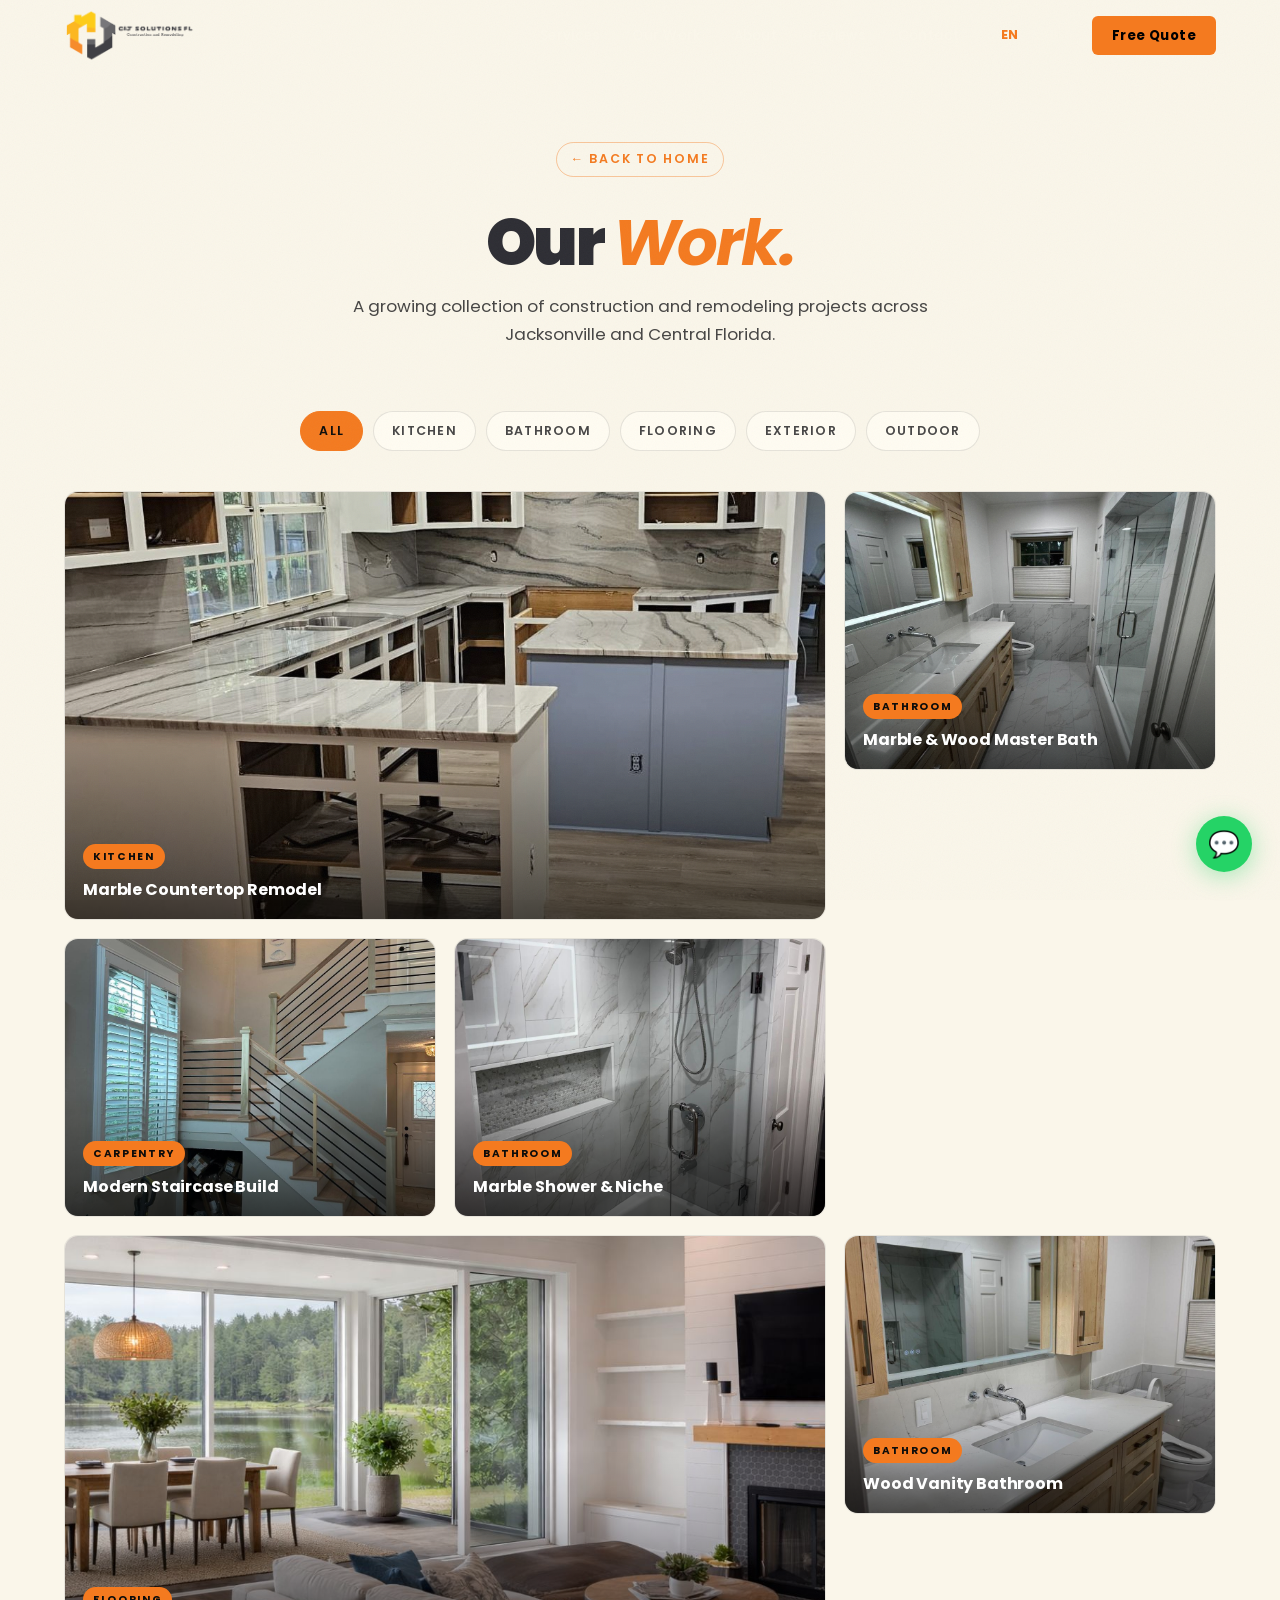
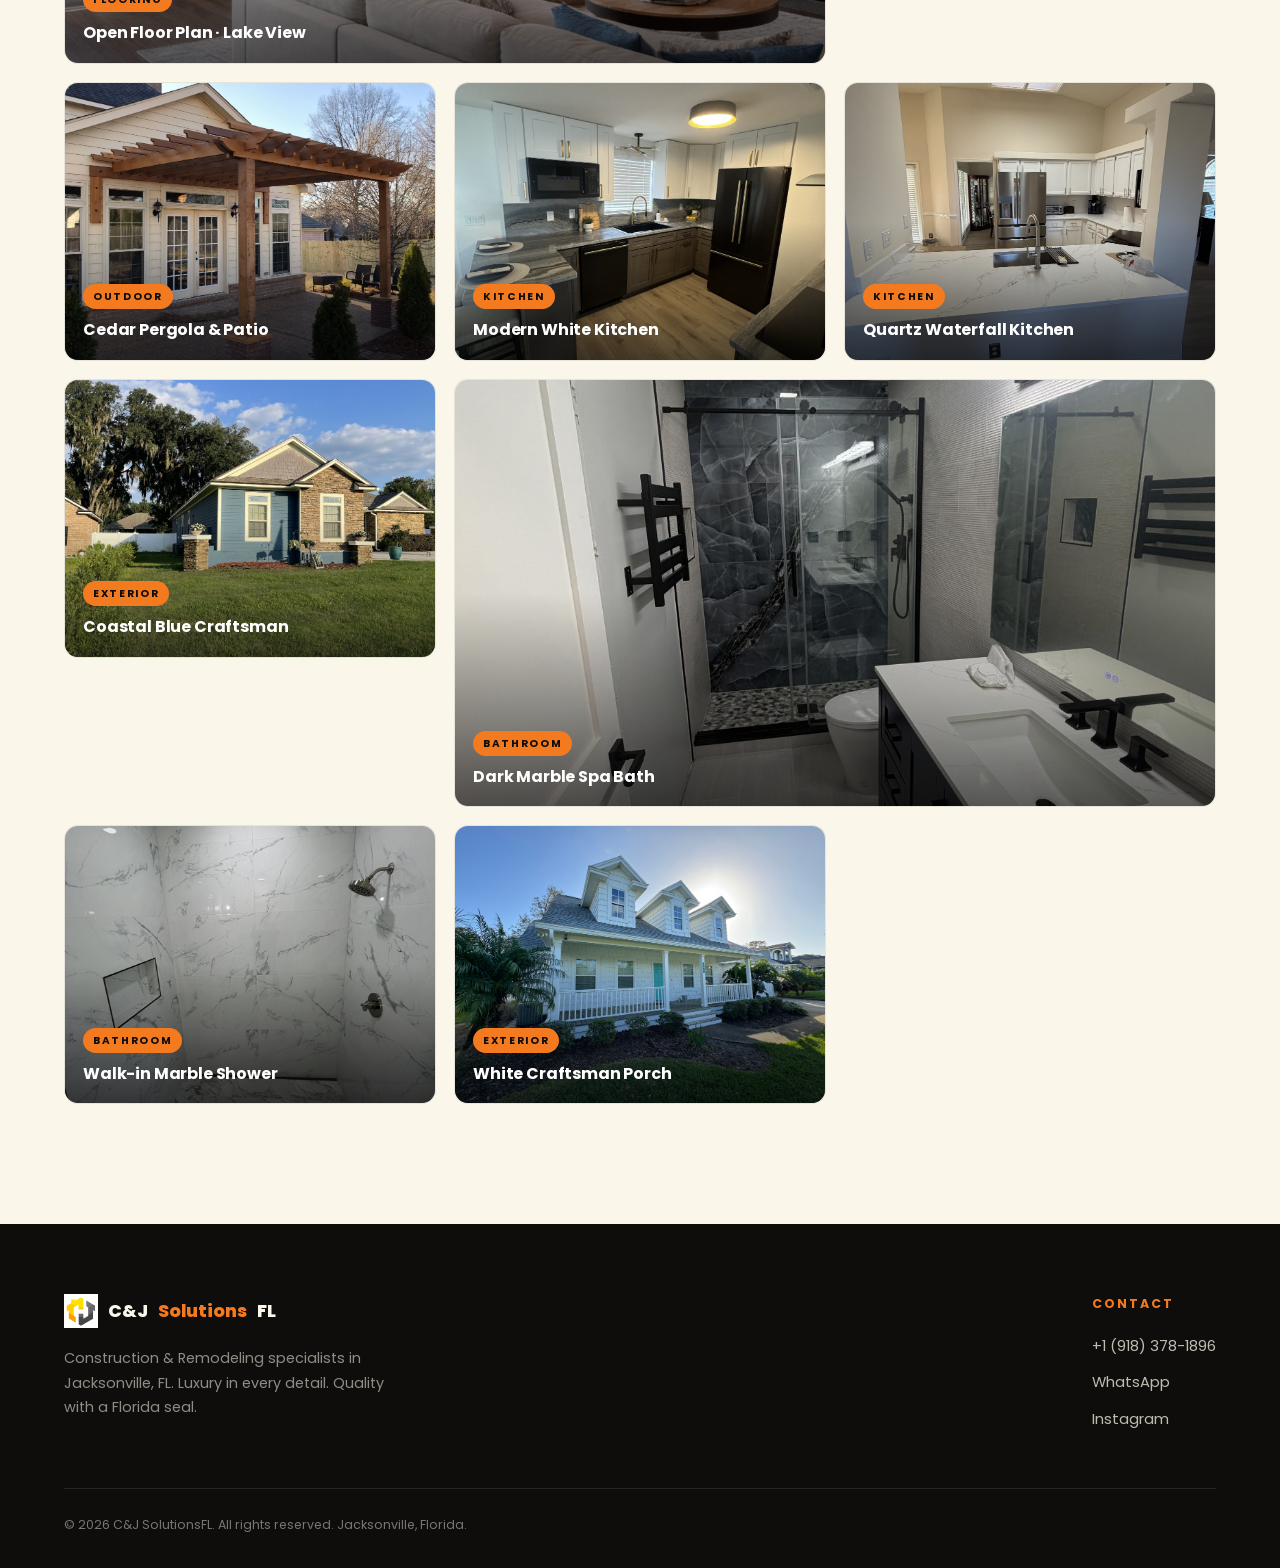
==== commit 292a456f: "Add dual-logo nav: white logo over dark hero, dark logo when scrolled to light bg" ====
--- a/gallery.html
+++ b/gallery.html
@@ -9,7 +9,7 @@
   <link rel="preconnect" href="https://fonts.gstatic.com" crossorigin />
   <link href="https://fonts.googleapis.com/css2?family=Poppins:ital,wght@0,300;0,400;0,500;0,600;0,700;0,800;0,900;1,400;1,500;1,600;1,700&display=swap" rel="stylesheet" />
   <link rel="icon" type="image/png" href="/assets/img/logo-icon.png" />
-  <link rel="stylesheet" href="css/styles.css?v=m1.1-mobilelogo" />
+  <link rel="stylesheet" href="css/styles.css?v=duallogo" />
   <style>
     /* Gallery-specific page styles */
     body { background: var(--bg); }
@@ -201,7 +201,7 @@
     }
   </style>
 </head>
-<body>
+<body class="no-dark-nav">
 
 <div class="grain" aria-hidden="true"></div>
 
--- a/css/styles.css
+++ b/css/styles.css
@@ -166,6 +166,14 @@
   display: block;
   object-fit: contain;
 }
+/* Dual-logo swap: white over dark hero, dark over scrolled (light) bg */
+.nav-logo-img-only .logo-onlight { display: none; }
+.nav-logo-img-only .logo-ondark { display: block; }
+#nav.scrolled .nav-logo-img-only .logo-onlight { display: block; }
+#nav.scrolled .nav-logo-img-only .logo-ondark { display: none; }
+/* Pages without a dark hero: force light logo (added in HTML) */
+body.no-dark-nav .nav-logo-img-only .logo-onlight { display: block !important; }
+body.no-dark-nav .nav-logo-img-only .logo-ondark { display: none !important; }
 @media (max-width: 600px) {
   .nav-logo-img-only img { height: 60px !important; width: auto !important; }
 }
@@ -570,17 +578,7 @@
   line-height: 1.6;
   position: relative; z-index: 1;
 }
-.service-arrow {
-  position: absolute; bottom: 24px; right: 24px;
-  color: var(--white-15);
-  font-size: 1.2rem;
-  transition: color 0.3s, transform 0.3s;
-  z-index: 1;
-}
-.service-card:hover .service-arrow {
-  color: var(--orange);
-  transform: translate(4px, -4px);
-}
+.service-arrow { display: none; }
 
 /* ─── WHY US ─────────────────────────────────────────────── */
 #whyus {
@@ -1002,122 +1000,150 @@
 .c-value { font-size: 0.95rem; font-weight: 600; color: var(--white); }
 .c-value a { color: var(--orange); transition: opacity 0.2s; }
 .c-value a:hover { opacity: 0.8; }
-/* Form */
-.contact-form { }
-.form-row { display: grid; grid-template-columns: 1fr 1fr; gap: 14px; }
-.form-group { margin-bottom: 14px; }
-.form-group label {
-  display: block;
-  font-size: 0.78rem; font-weight: 600;
-  color: var(--white-40); letter-spacing: 0.06em;
+/* Contact CTA — WhatsApp card */
+.contact-cta { }
+.cta-card {
+  background: var(--bg-card);
+  border: 1px solid var(--line);
+  border-radius: 16px;
+  padding: 48px 44px;
+  position: relative;
+  overflow: hidden;
+}
+.cta-card::before {
+  content: '';
+  position: absolute;
+  top: -60px; right: -60px;
+  width: 220px; height: 220px;
+  background: radial-gradient(circle, rgba(37,211,102,0.10) 0%, transparent 70%);
+  pointer-events: none;
+}
+.cta-badge {
+  display: inline-block;
+  font-family: 'Poppins', sans-serif;
+  font-size: 0.72rem; font-weight: 700;
+  letter-spacing: 0.16em;
   text-transform: uppercase;
-  margin-bottom: 8px;
-}
-.form-group input,
-.form-group select,
-.form-group textarea {
+  color: var(--orange);
+  padding: 5px 12px;
+  border: 1px solid var(--line-o);
+  border-radius: 100px;
+  background: rgba(244,122,31,0.06);
+  margin-bottom: 22px;
+}
+.cta-h {
+  font-family: 'Poppins', sans-serif;
+  font-size: clamp(1.6rem, 3vw, 2.2rem);
+  font-weight: 800;
+  letter-spacing: -0.025em;
+  line-height: 1.15;
+  color: var(--white);
+  margin-bottom: 16px;
+}
+.cta-h .accent {
+  color: var(--orange);
+  font-family: 'Poppins', sans-serif;
+  font-style: italic;
+  font-weight: 800;
+}
+.cta-p {
+  font-size: 1rem;
+  color: var(--white-70);
+  line-height: 1.6;
+  margin-bottom: 32px;
+  max-width: 480px;
+}
+.wa-btn {
+  display: inline-flex; align-items: center; justify-content: center;
+  gap: 12px;
   width: 100%;
-  background: var(--bg-3);
-  border: 1px solid var(--line);
-  color: var(--white);
-  font-family: 'Poppins', sans-serif;
-  font-size: 0.9rem;
-  padding: 13px 16px;
-  border-radius: 8px;
-  outline: none;
-  transition: border-color 0.25s, background 0.25s;
-  -webkit-appearance: none;
-}
-.form-group input::placeholder,
-.form-group textarea::placeholder { color: var(--white-40); }
-.form-group input:focus,
-.form-group select:focus,
-.form-group textarea:focus {
-  border-color: var(--orange);
-  background: var(--bg-2);
-}
-.form-group select option { background: var(--bg-3); color: var(--white); }
-.form-group textarea { min-height: 120px; resize: vertical; }
-.form-submit {
-  width: 100%;
-  padding: 15px;
-  background: var(--orange);
-  color: #000;
-  font-family: 'Poppins', sans-serif;
-  font-size: 1rem; font-weight: 800;
-  border-radius: 8px;
-  transition: background 0.25s, color 0.25s, transform 0.25s;
-  margin-top: 8px;
-  letter-spacing: 0.02em;
-}
-.form-submit:hover { background: var(--charcoal); color: #fff; transform: translateY(-2px); }
-.form-submit.sending { opacity: 0.7; cursor: not-allowed; }
-.form-success {
-  display: none;
-  text-align: center;
-  padding: 40px;
-  background: var(--bg-3);
-  border: 1px solid var(--line-o);
+  padding: 18px 28px;
+  background: #25D366;
+  color: #FFFFFF;
+  font-family: 'Poppins', sans-serif;
+  font-size: 1.05rem; font-weight: 700;
+  letter-spacing: 0.01em;
   border-radius: 12px;
-}
-.form-success .check { font-size: 3rem; margin-bottom: 16px; }
-.form-success h3 {
-  font-family: 'Poppins', sans-serif;
-  font-size: 1.4rem; font-weight: 800;
-  color: var(--orange); margin-bottom: 8px;
-}
-.form-success p { color: var(--white-70); font-size: 0.9rem; }
-
-/* ─── FOOTER ─────────────────────────────────────────────── */
+  text-decoration: none;
+  box-shadow: 0 8px 24px rgba(37,211,102,0.28);
+  transition: transform 0.25s, box-shadow 0.25s, background 0.25s;
+}
+.wa-btn:hover {
+  background: #1FB855;
+  transform: translateY(-3px);
+  box-shadow: 0 12px 32px rgba(37,211,102,0.40);
+}
+.wa-btn svg { flex-shrink: 0; }
+.cta-tel {
+  display: flex; align-items: center; justify-content: center;
+  gap: 8px;
+  margin-top: 18px;
+  font-family: 'Poppins', sans-serif;
+  font-size: 0.92rem;
+  color: var(--white-70);
+}
+.cta-tel span { color: var(--white-40); }
+.cta-tel strong { color: var(--white); font-weight: 700; letter-spacing: -0.005em; }
+.cta-tel:hover strong { color: var(--orange); }
+
+/* ─── FOOTER (DARK) ──────────────────────────────────────── */
 #footer {
-  background: var(--bg-2);
-  border-top: 1px solid var(--line);
-  padding: 60px 5vw 32px;
+  background: #0E0D0B;
+  color: #FAF6EA;
+  border-top: none;
+  padding: 70px 5vw 32px;
 }
 .footer-top {
   display: flex; justify-content: space-between;
   align-items: flex-start; gap: 3rem; flex-wrap: wrap;
-  margin-bottom: 48px;
+  margin-bottom: 56px;
 }
 .footer-brand .logo {
   display: flex; align-items: center; gap: 10px;
   font-family: 'Poppins', sans-serif;
   font-weight: 800; font-size: 1.1rem;
-  margin-bottom: 14px;
+  margin-bottom: 18px;
+  color: #FAF6EA;
 }
 .footer-brand .logo img { width: 32px; height: 32px; }
 .footer-brand .logo span { color: var(--orange); }
-.footer-brand p { font-size: 0.85rem; color: var(--white-40); max-width: 260px; line-height: 1.6; }
+.footer-brand .logo.footer-logo-img img {
+  width: auto !important;
+  height: 68px !important;
+  object-fit: contain;
+  filter: drop-shadow(0 4px 14px rgba(244,122,31,0.20));
+}
+.footer-brand p { font-size: 0.9rem; color: rgba(250,246,234,0.55); max-width: 320px; line-height: 1.7; }
 .footer-links h4 {
   font-family: 'Poppins', sans-serif;
-  font-size: 0.82rem; font-weight: 700;
-  letter-spacing: 0.1em; text-transform: uppercase;
-  color: var(--white-40); margin-bottom: 16px;
+  font-size: 0.78rem; font-weight: 700;
+  letter-spacing: 0.16em; text-transform: uppercase;
+  color: var(--orange); margin-bottom: 18px;
 }
 .footer-links ul { display: flex; flex-direction: column; gap: 10px; }
 .footer-links ul a {
-  font-size: 0.88rem; color: var(--white-70);
+  font-size: 0.92rem; color: rgba(250,246,234,0.75);
   transition: color 0.2s;
 }
 .footer-links ul a:hover { color: var(--orange); }
 .footer-bottom {
-  border-top: 1px solid var(--line);
-  padding-top: 24px;
+  border-top: 1px solid rgba(250,246,234,0.10);
+  padding-top: 26px;
   display: flex; justify-content: space-between;
   align-items: center; gap: 1rem; flex-wrap: wrap;
 }
-.footer-bottom p { font-size: 0.78rem; color: var(--white-40); }
-.footer-socials { display: flex; gap: 12px; }
+.footer-bottom p { font-size: 0.78rem; color: rgba(250,246,234,0.45); }
+.footer-socials { display: flex; gap: 10px; }
 .social-btn {
-  width: 36px; height: 36px;
-  border-radius: 8px;
-  border: 1px solid var(--line);
+  width: 38px; height: 38px;
+  border-radius: 50%;
+  border: 1px solid rgba(250,246,234,0.15);
   display: flex; align-items: center; justify-content: center;
   font-size: 1rem;
-  color: var(--white-40);
+  color: rgba(250,246,234,0.60);
   transition: border-color 0.2s, color 0.2s, background 0.2s;
 }
-.social-btn:hover { border-color: var(--orange); color: var(--orange); background: var(--orange-soft); }
+.social-btn:hover { border-color: var(--orange); color: var(--orange); background: rgba(244,122,31,0.10); }
 
 /* ─── REVEAL ANIMATIONS ──────────────────────────────────── */
 .reveal {
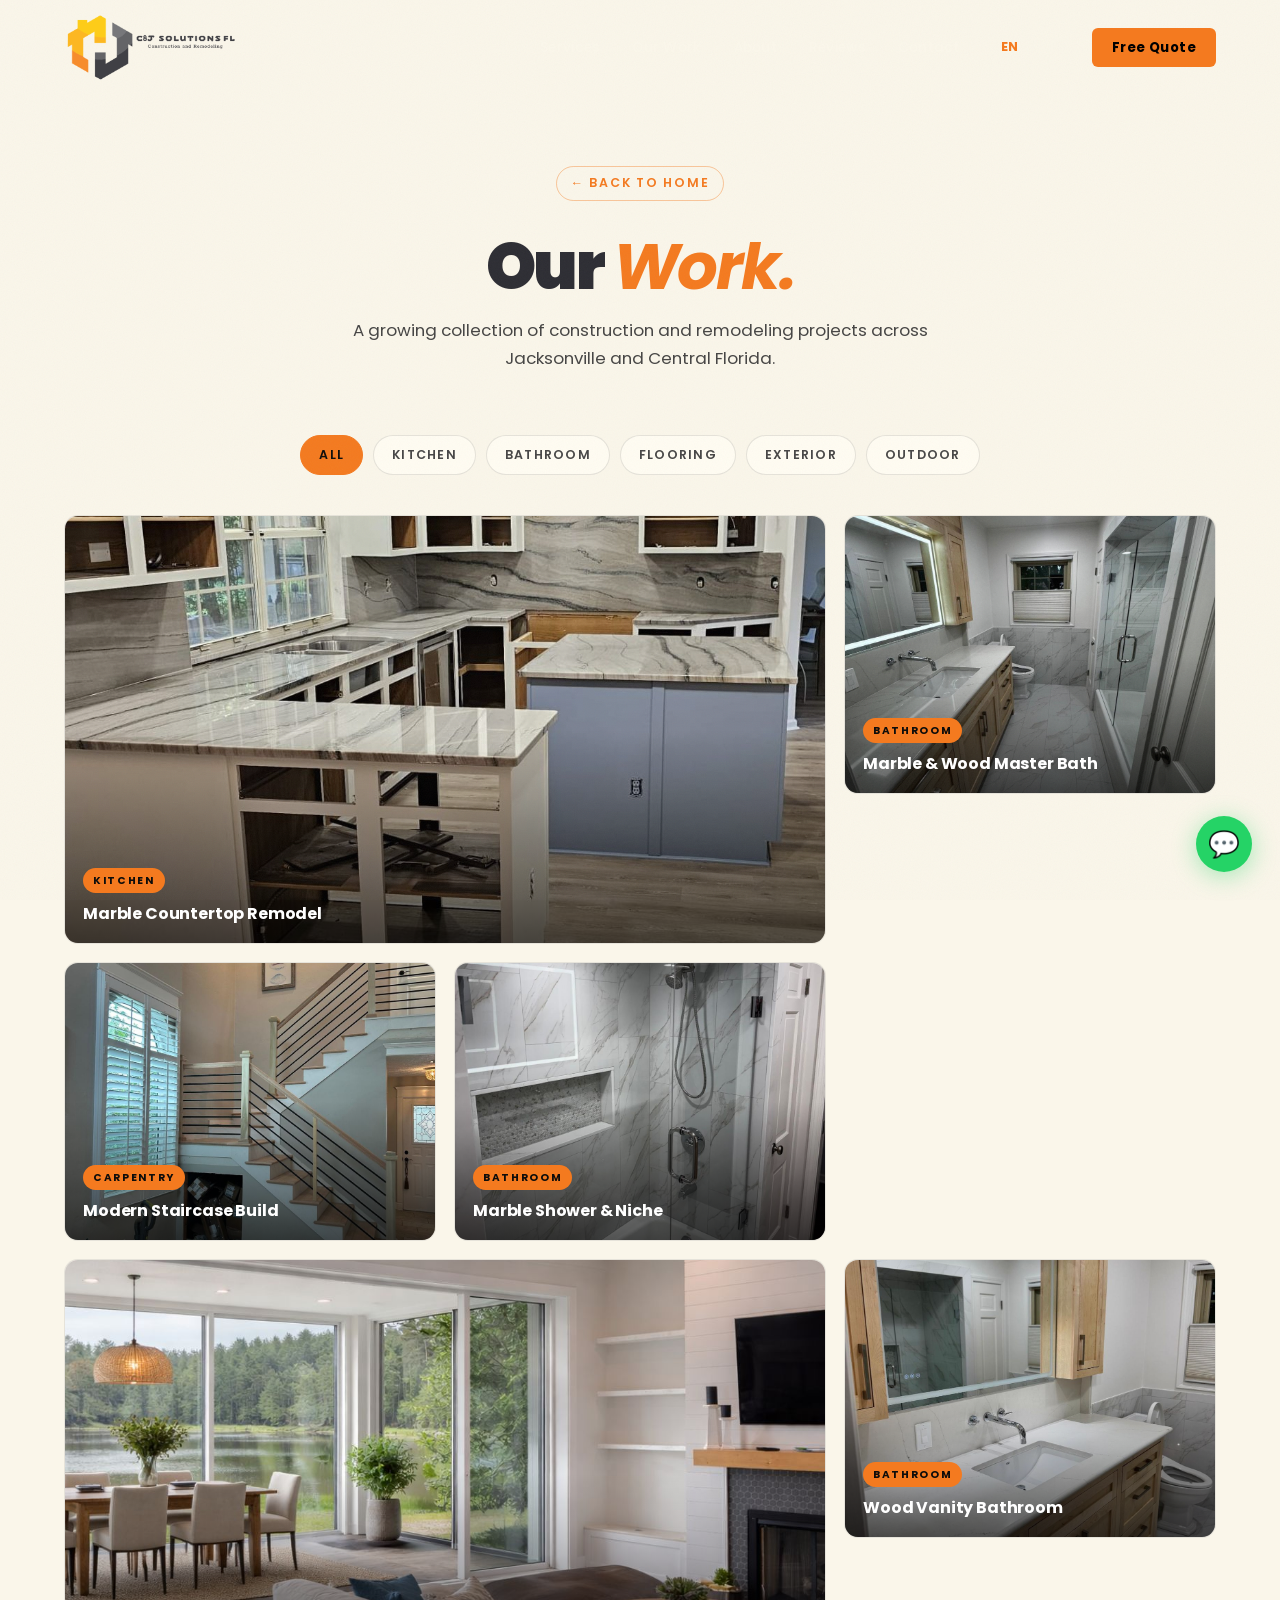
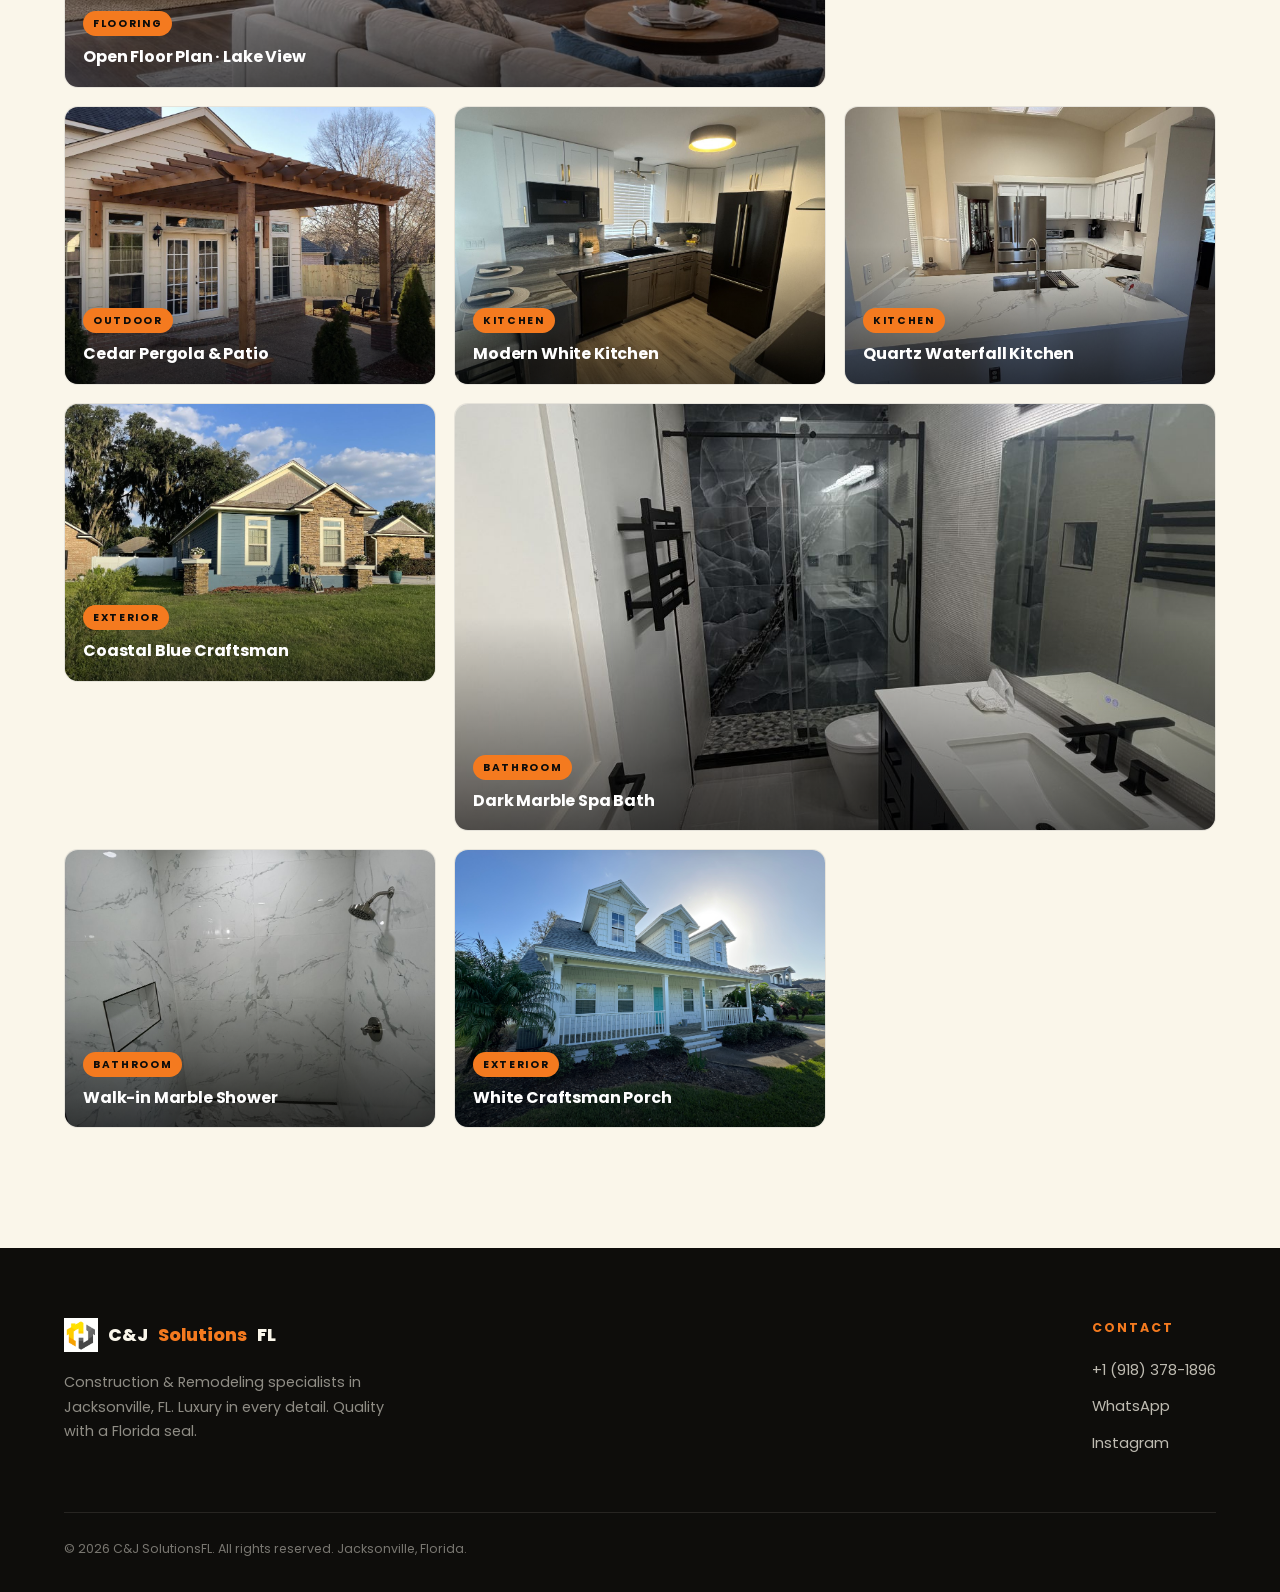
==== commit 5dfde26d: "Replace WhatsApp CTA with Call+SMS, increase desktop nav logo from 60px to 80px" ====
--- a/gallery.html
+++ b/gallery.html
@@ -9,7 +9,7 @@
   <link rel="preconnect" href="https://fonts.gstatic.com" crossorigin />
   <link href="https://fonts.googleapis.com/css2?family=Poppins:ital,wght@0,300;0,400;0,500;0,600;0,700;0,800;0,900;1,400;1,500;1,600;1,700&display=swap" rel="stylesheet" />
   <link rel="icon" type="image/png" href="/assets/img/logo-icon.png" />
-  <link rel="stylesheet" href="css/styles.css?v=duallogo" />
+  <link rel="stylesheet" href="css/styles.css?v=calltext-biglogo" />
   <style>
     /* Gallery-specific page styles */
     body { background: var(--bg); }
--- a/css/styles.css
+++ b/css/styles.css
@@ -27,7 +27,7 @@
   --line-o:      rgba(244,122,31,0.40);
   --ease-out:    cubic-bezier(0.16, 1, 0.3, 1);
   --ease-in-out: cubic-bezier(0.45, 0, 0.55, 1);
-  --nav-h:       72px;
+  --nav-h:       96px;
 }
 
 /* ─── RESET ──────────────────────────────────────────────── */
@@ -162,7 +162,7 @@
 }
 .nav-logo-img-only img {
   width: auto !important;
-  height: 60px !important;
+  height: 80px !important;
   display: block;
   object-fit: contain;
 }
@@ -1053,38 +1053,57 @@
   margin-bottom: 32px;
   max-width: 480px;
 }
-.wa-btn {
+.call-btn {
   display: inline-flex; align-items: center; justify-content: center;
   gap: 12px;
   width: 100%;
   padding: 18px 28px;
-  background: #25D366;
-  color: #FFFFFF;
-  font-family: 'Poppins', sans-serif;
-  font-size: 1.05rem; font-weight: 700;
-  letter-spacing: 0.01em;
+  background: var(--orange);
+  color: #0E0D0B;
+  font-family: 'Poppins', sans-serif;
+  font-size: 1.05rem; font-weight: 800;
+  letter-spacing: -0.005em;
   border-radius: 12px;
   text-decoration: none;
-  box-shadow: 0 8px 24px rgba(37,211,102,0.28);
-  transition: transform 0.25s, box-shadow 0.25s, background 0.25s;
-}
-.wa-btn:hover {
-  background: #1FB855;
+  box-shadow: 0 8px 24px rgba(244,122,31,0.28);
+  transition: transform 0.25s, box-shadow 0.25s, background 0.25s, color 0.25s;
+}
+.call-btn:hover {
+  background: var(--charcoal);
+  color: #fff;
   transform: translateY(-3px);
-  box-shadow: 0 12px 32px rgba(37,211,102,0.40);
-}
-.wa-btn svg { flex-shrink: 0; }
-.cta-tel {
-  display: flex; align-items: center; justify-content: center;
-  gap: 8px;
+  box-shadow: 0 12px 32px rgba(45,45,51,0.30);
+}
+.call-btn svg { flex-shrink: 0; }
+.sms-btn {
+  display: inline-flex; align-items: center; justify-content: center;
+  gap: 10px;
+  width: 100%;
+  margin-top: 12px;
+  padding: 15px 24px;
+  background: transparent;
+  color: var(--white);
+  font-family: 'Poppins', sans-serif;
+  font-size: 0.95rem; font-weight: 600;
+  border-radius: 12px;
+  border: 1.5px solid var(--line-o);
+  text-decoration: none;
+  transition: border-color 0.25s, color 0.25s, background 0.25s;
+}
+.sms-btn:hover {
+  border-color: var(--orange);
+  color: var(--orange);
+  background: rgba(244,122,31,0.06);
+}
+.sms-btn svg { flex-shrink: 0; }
+.cta-note {
   margin-top: 18px;
-  font-family: 'Poppins', sans-serif;
-  font-size: 0.92rem;
-  color: var(--white-70);
-}
-.cta-tel span { color: var(--white-40); }
-.cta-tel strong { color: var(--white); font-weight: 700; letter-spacing: -0.005em; }
-.cta-tel:hover strong { color: var(--orange); }
+  text-align: center;
+  font-family: 'Poppins', sans-serif;
+  font-size: 0.82rem;
+  color: var(--white-40);
+  letter-spacing: 0.02em;
+}
 
 /* ─── FOOTER (DARK) ──────────────────────────────────────── */
 #footer {
@@ -1211,8 +1230,14 @@
   #splash .splash-logo img { width: 54px !important; height: 54px !important; }
   #splash .splash-name { font-size: 1.2rem; }
 
-  /* Nav */
-  #nav { padding: 0 4vw; height: 84px; }
+  /* Nav — fixed at top, transparent over dark hero, cream when scrolled */
+  #nav {
+    padding: 0 4vw;
+    height: 84px;
+    position: fixed !important;
+    top: 0 !important; left: 0 !important; right: 0 !important;
+    z-index: 1000 !important;
+  }
   .nav-logo { font-size: 0.95rem; gap: 8px; }
   .nav-logo:not(.nav-logo-img-only) img { width: 32px !important; height: 32px !important; }
   .nav-logo.nav-logo-img-only img { height: 60px !important; width: auto !important; }
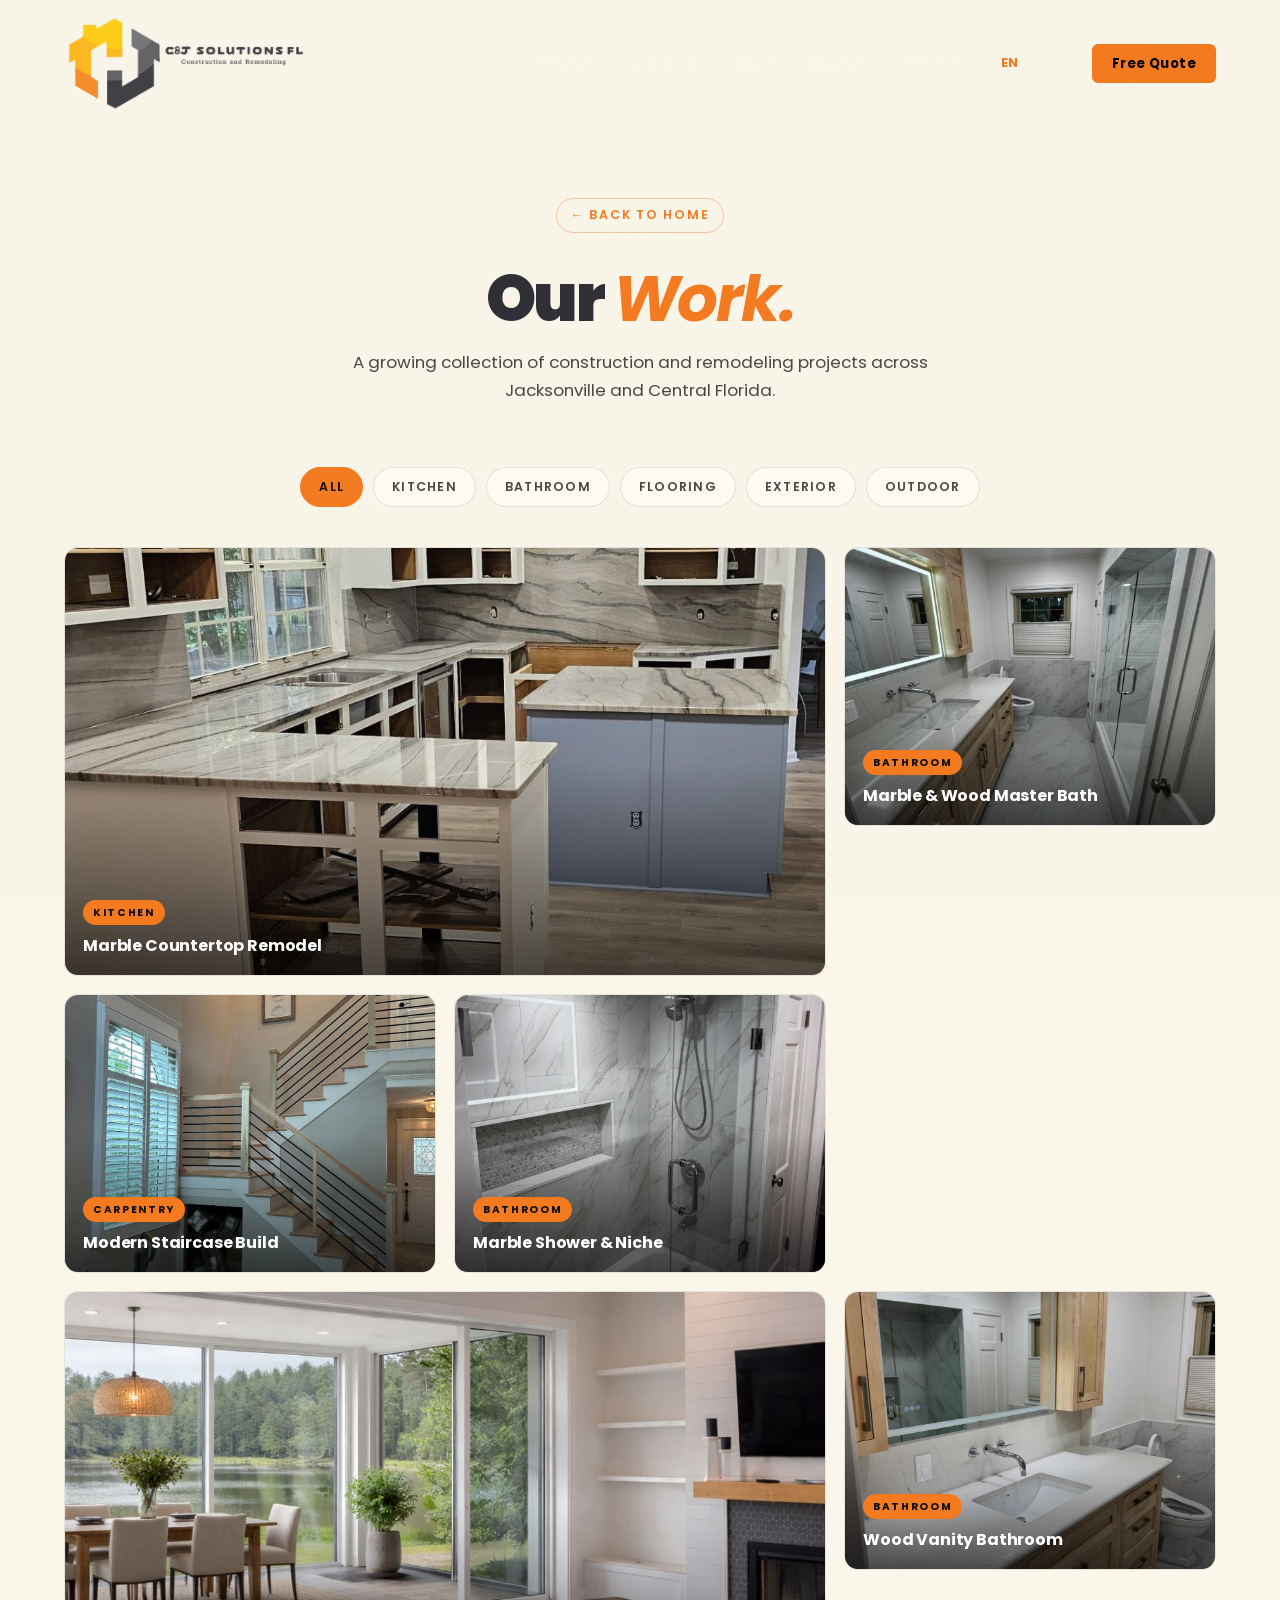
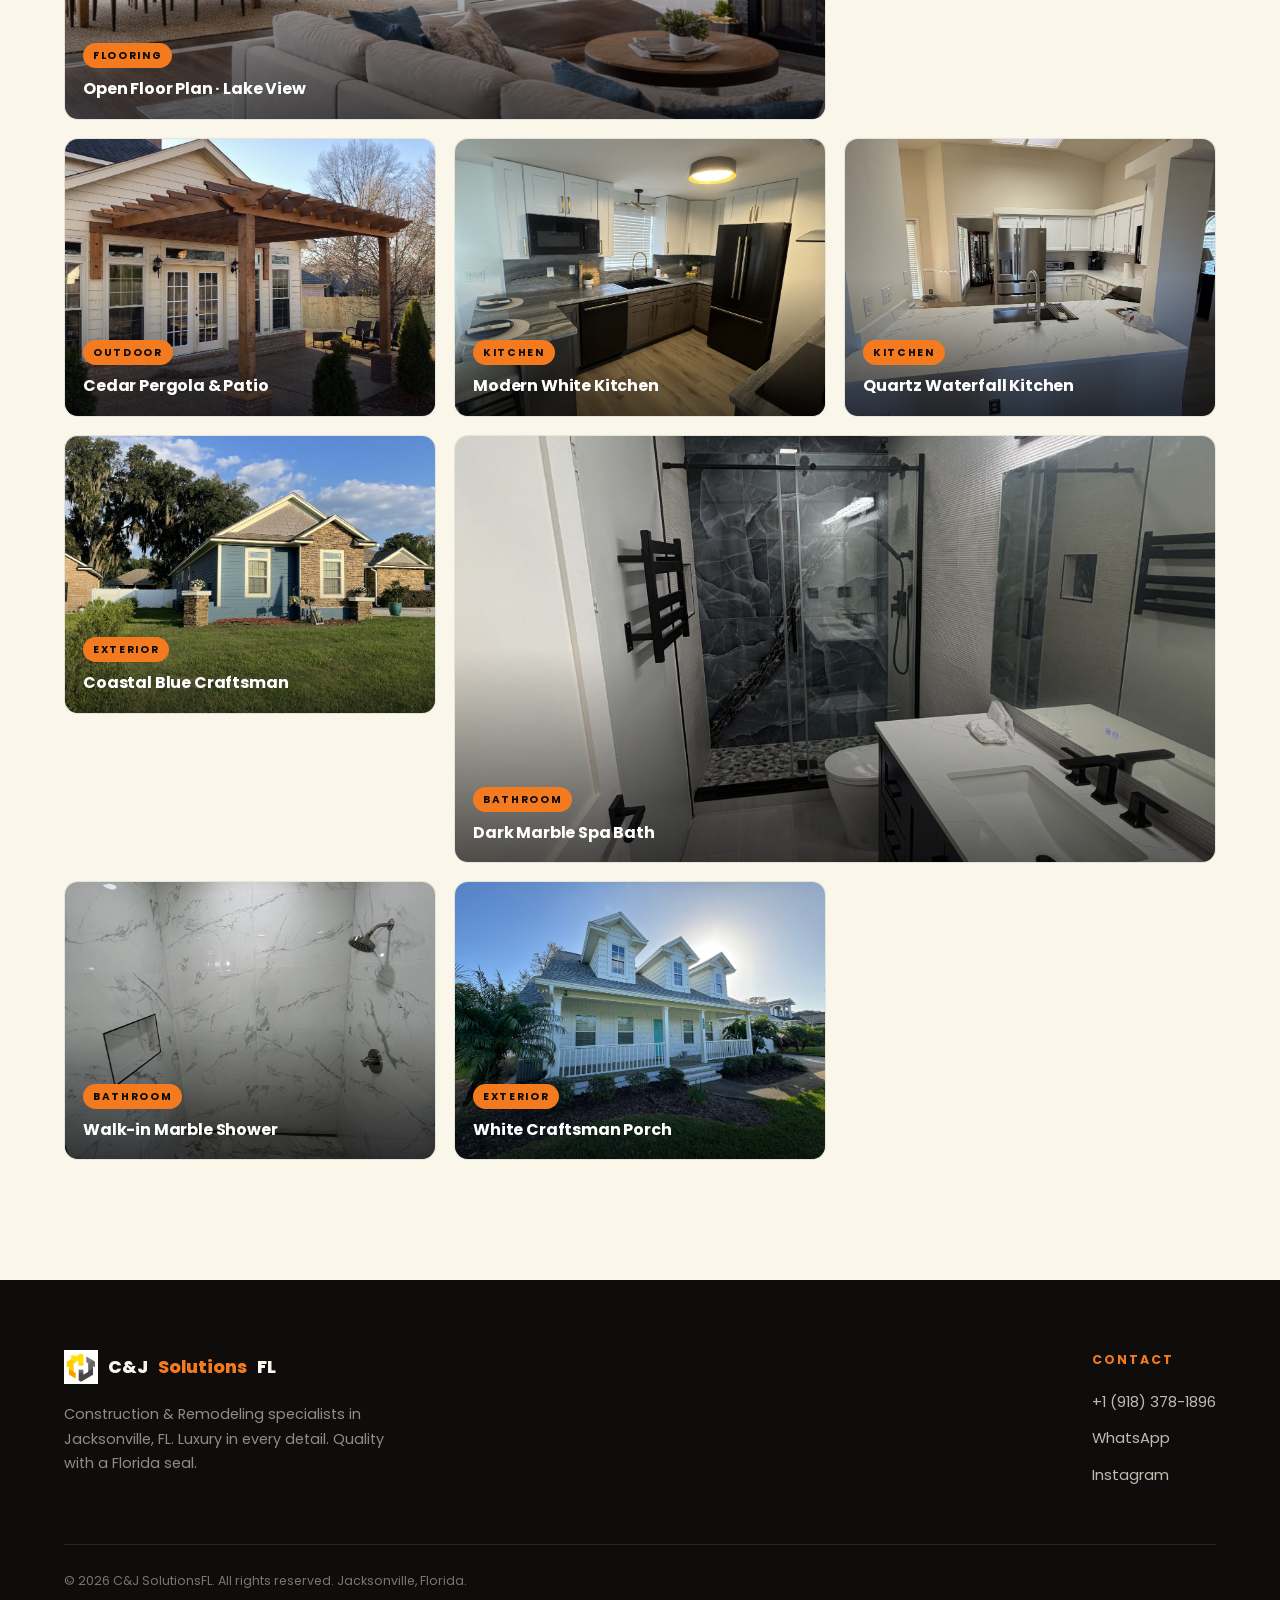
==== commit 765e8b2a: "Logo much bigger (112px desktop / 78px mobile), remove floating WhatsApp button" ====
--- a/gallery.html
+++ b/gallery.html
@@ -9,7 +9,7 @@
   <link rel="preconnect" href="https://fonts.gstatic.com" crossorigin />
   <link href="https://fonts.googleapis.com/css2?family=Poppins:ital,wght@0,300;0,400;0,500;0,600;0,700;0,800;0,900;1,400;1,500;1,600;1,700&display=swap" rel="stylesheet" />
   <link rel="icon" type="image/png" href="/assets/img/logo-icon.png" />
-  <link rel="stylesheet" href="css/styles.css?v=calltext-biglogo" />
+  <link rel="stylesheet" href="css/styles.css?v=biggerlogo-nowa" />
   <style>
     /* Gallery-specific page styles */
     body { background: var(--bg); }
@@ -205,9 +205,6 @@
 
 <div class="grain" aria-hidden="true"></div>
 
-<a class="wa-float" href="https://wa.me/19183781896" target="_blank" rel="noopener" aria-label="WhatsApp C&J SolutionsFL">
-  💬
-</a>
 
 <!-- NAV -->
 <nav id="nav" role="navigation" aria-label="Main navigation">
--- a/css/styles.css
+++ b/css/styles.css
@@ -27,7 +27,7 @@
   --line-o:      rgba(244,122,31,0.40);
   --ease-out:    cubic-bezier(0.16, 1, 0.3, 1);
   --ease-in-out: cubic-bezier(0.45, 0, 0.55, 1);
-  --nav-h:       96px;
+  --nav-h:       128px;
 }
 
 /* ─── RESET ──────────────────────────────────────────────── */
@@ -162,7 +162,7 @@
 }
 .nav-logo-img-only img {
   width: auto !important;
-  height: 80px !important;
+  height: 112px !important;
   display: block;
   object-fit: contain;
 }
@@ -175,7 +175,7 @@
 body.no-dark-nav .nav-logo-img-only .logo-onlight { display: block !important; }
 body.no-dark-nav .nav-logo-img-only .logo-ondark { display: none !important; }
 @media (max-width: 600px) {
-  .nav-logo-img-only img { height: 60px !important; width: auto !important; }
+  .nav-logo-img-only img { height: 78px !important; width: auto !important; }
 }
 .nav-links {
   display: flex; align-items: center; gap: 2rem;
@@ -1233,15 +1233,15 @@
   /* Nav — fixed at top, transparent over dark hero, cream when scrolled */
   #nav {
     padding: 0 4vw;
-    height: 84px;
+    height: 100px;
     position: fixed !important;
     top: 0 !important; left: 0 !important; right: 0 !important;
     z-index: 1000 !important;
   }
   .nav-logo { font-size: 0.95rem; gap: 8px; }
   .nav-logo:not(.nav-logo-img-only) img { width: 32px !important; height: 32px !important; }
-  .nav-logo.nav-logo-img-only img { height: 60px !important; width: auto !important; }
-  .nav-mobile { inset: 84px 0 0; }
+  .nav-logo.nav-logo-img-only img { height: 78px !important; width: auto !important; }
+  .nav-mobile { inset: 100px 0 0; }
 
   /* Hero */
   #hero { padding: calc(var(--nav-h) + 36px) 5vw 56px; }
